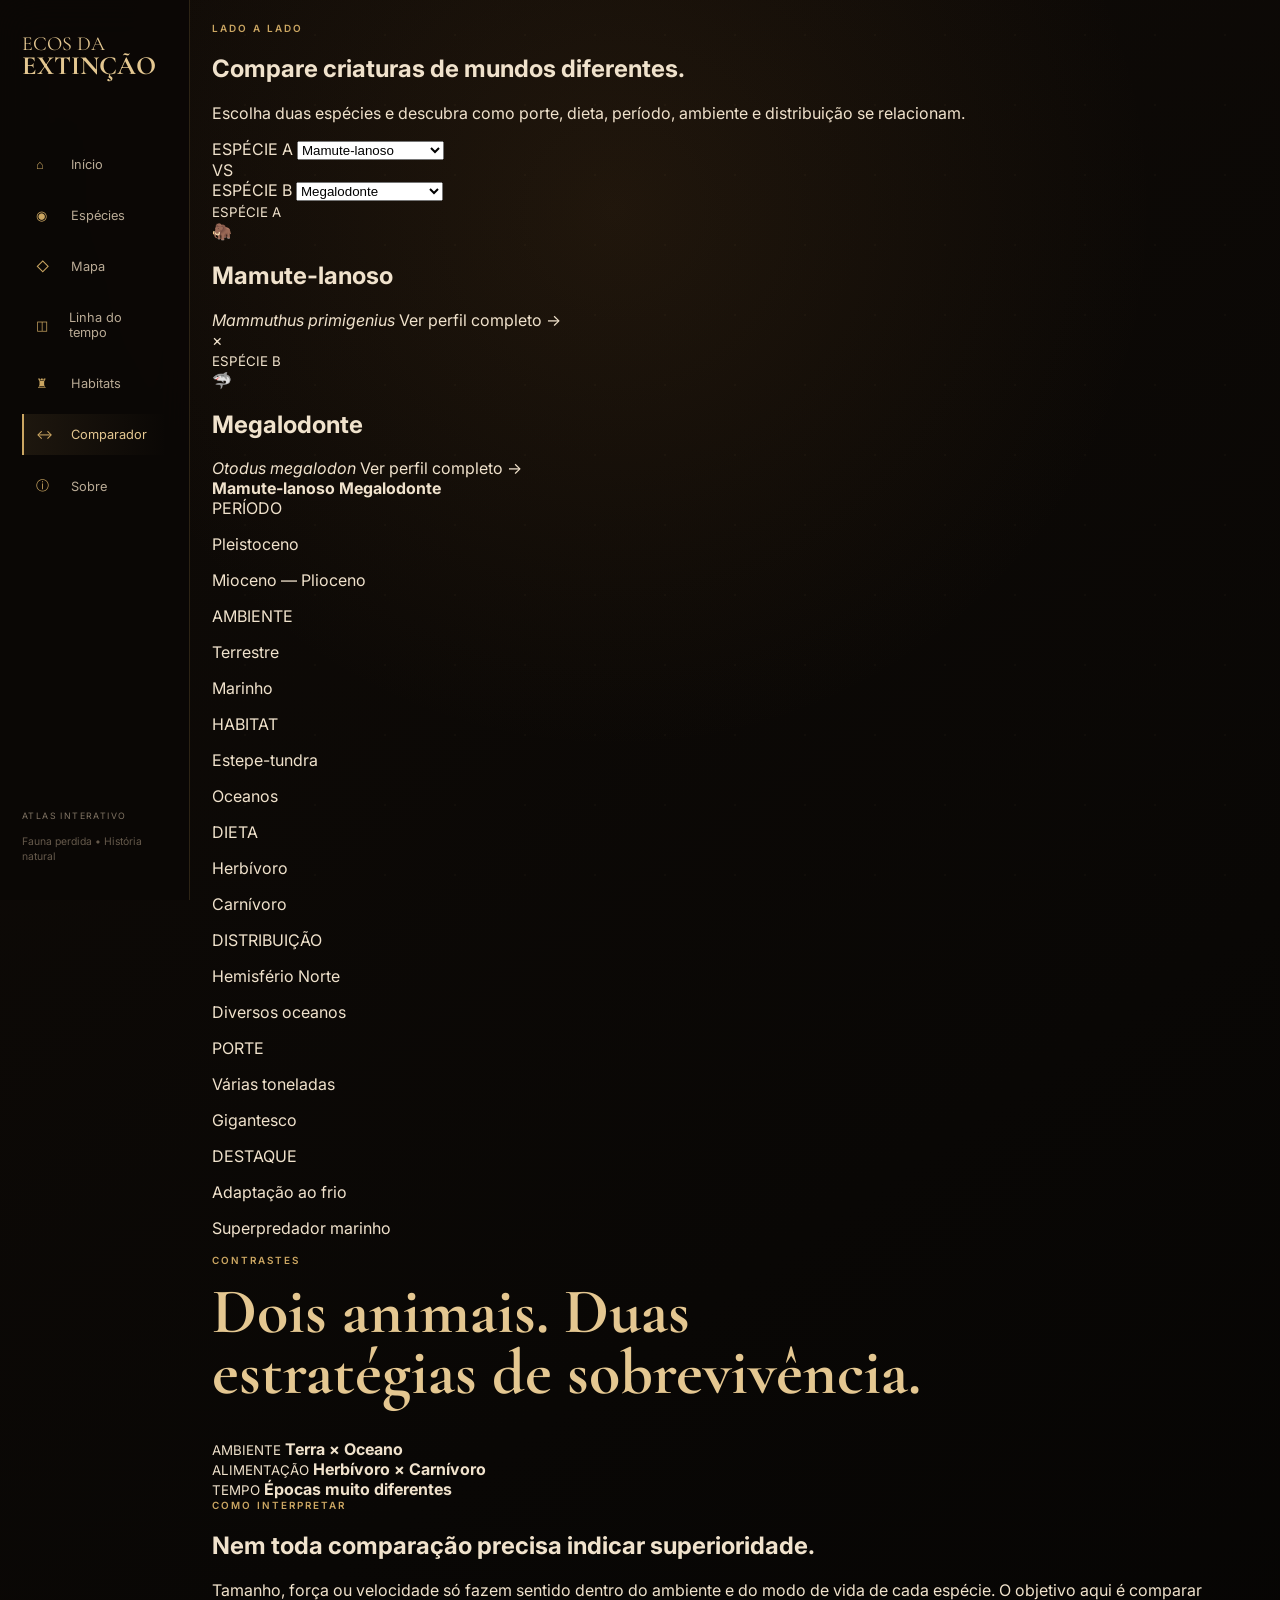
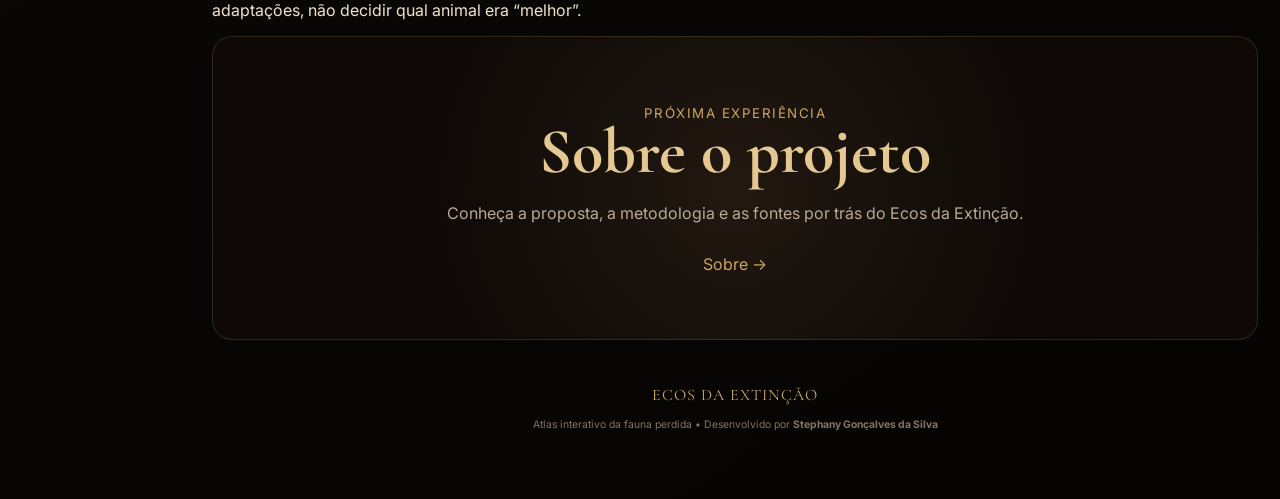
==== pages/comparador.html @ 534f9ad2 "Create interactive species comparator" ====
<!DOCTYPE html>
<html lang="pt-BR">

<head>
    <meta charset="UTF-8">

    <meta
        name="viewport"
        content="width=device-width, initial-scale=1.0"
    >

    <title>
        Comparador | Ecos da Extinção
    </title>

    <link
        rel="stylesheet"
        href="../css/style.css"
    >
</head>

<body>

    <div class="app-shell">


        <!-- SIDEBAR -->

        <aside class="sidebar">

            <div>

                <a
                    href="../index.html"
                    class="logo"
                >
                    <span>ECOS DA</span>
                    <strong>EXTINÇÃO</strong>
                </a>

                <nav class="sidebar-nav">

                    <a href="../index.html">
                        <span>⌂</span>
                        Início
                    </a>

                    <a href="especies.html">
                        <span>◉</span>
                        Espécies
                    </a>

                    <a href="mapa.html">
                        <span>◇</span>
                        Mapa
                    </a>

                    <a href="linha-do-tempo.html">
                        <span>◫</span>
                        Linha do tempo
                    </a>

                    <a href="habitats.html">
                        <span>♜</span>
                        Habitats
                    </a>

                    <a
                        href="comparador.html"
                        class="active"
                    >
                        <span>↔</span>
                        Comparador
                    </a>

                    <a href="#">
                        <span>ⓘ</span>
                        Sobre
                    </a>

                </nav>

            </div>


            <div class="sidebar-footer">

                <small>
                    ATLAS INTERATIVO
                </small>

                <p>
                    Fauna perdida • História natural
                </p>

            </div>

        </aside>


        <!-- MAIN -->

        <main class="main-content">


            <!-- HERO -->

            <section class="compare-hero">

                <p class="eyebrow">
                    LADO A LADO
                </p>

                <h1>
                    Compare criaturas
                    de mundos diferentes.
                </h1>

                <p>
                    Escolha duas espécies e descubra
                    como porte, dieta, período, ambiente
                    e distribuição se relacionam.
                </p>

            </section>


            <!-- SELECTORS -->

            <section class="compare-controls">

                <div class="compare-select-group">

                    <label for="speciesA">
                        ESPÉCIE A
                    </label>

                    <select id="speciesA">

                        <option value="mamute">
                            Mamute-lanoso
                        </option>

                        <option value="smilodon">
                            Tigre-dente-de-sabre
                        </option>

                        <option value="preguica">
                            Preguiça-gigante
                        </option>

                        <option value="megalodonte">
                            Megalodonte
                        </option>

                        <option value="dodo">
                            Dodô
                        </option>

                        <option value="tilacino">
                            Tilacino
                        </option>

                        <option value="gliptodonte">
                            Gliptodonte
                        </option>

                    </select>

                </div>


                <div class="compare-versus">
                    VS
                </div>


                <div class="compare-select-group">

                    <label for="speciesB">
                        ESPÉCIE B
                    </label>

                    <select id="speciesB">

                        <option value="megalodonte">
                            Megalodonte
                        </option>

                        <option value="mamute">
                            Mamute-lanoso
                        </option>

                        <option value="smilodon">
                            Tigre-dente-de-sabre
                        </option>

                        <option value="preguica">
                            Preguiça-gigante
                        </option>

                        <option value="dodo">
                            Dodô
                        </option>

                        <option value="tilacino">
                            Tilacino
                        </option>

                        <option value="gliptodonte">
                            Gliptodonte
                        </option>

                    </select>

                </div>

            </section>


            <!-- MAIN COMPARISON -->

            <section class="compare-stage">

                <article
                    class="compare-animal-card"
                    id="compareCardA"
                >

                    <small class="compare-label">
                        ESPÉCIE A
                    </small>

                    <div
                        class="compare-visual"
                        id="visualA"
                    >
                        🦣
                    </div>

                    <h2 id="nameA">
                        Mamute-lanoso
                    </h2>

                    <em id="scientificA">
                        Mammuthus primigenius
                    </em>

                    <a
                        href="mamute.html"
                        id="profileA"
                    >
                        Ver perfil completo →
                    </a>

                </article>


                <div class="compare-center">

                    <span>
                        ×
                    </span>

                </div>


                <article
                    class="compare-animal-card"
                    id="compareCardB"
                >

                    <small class="compare-label">
                        ESPÉCIE B
                    </small>

                    <div
                        class="compare-visual"
                        id="visualB"
                    >
                        🦈
                    </div>

                    <h2 id="nameB">
                        Megalodonte
                    </h2>

                    <em id="scientificB">
                        Otodus megalodon
                    </em>

                    <a
                        href="mega.html"
                        id="profileB"
                    >
                        Ver perfil completo →
                    </a>

                </article>

            </section>


            <!-- QUICK FACTS -->

            <section class="comparison-data">

                <div class="comparison-data-header">

                    <span></span>

                    <strong id="headerA">
                        Mamute-lanoso
                    </strong>

                    <strong id="headerB">
                        Megalodonte
                    </strong>

                </div>


                <div class="comparison-data-row">

                    <span>
                        PERÍODO
                    </span>

                    <p id="periodA">
                        Pleistoceno
                    </p>

                    <p id="periodB">
                        Mioceno — Plioceno
                    </p>

                </div>


                <div class="comparison-data-row">

                    <span>
                        AMBIENTE
                    </span>

                    <p id="environmentA">
                        Terrestre
                    </p>

                    <p id="environmentB">
                        Marinho
                    </p>

                </div>


                <div class="comparison-data-row">

                    <span>
                        HABITAT
                    </span>

                    <p id="habitatA">
                        Estepe-tundra
                    </p>

                    <p id="habitatB">
                        Oceanos
                    </p>

                </div>


                <div class="comparison-data-row">

                    <span>
                        DIETA
                    </span>

                    <p id="dietA">
                        Herbívoro
                    </p>

                    <p id="dietB">
                        Carnívoro
                    </p>

                </div>


                <div class="comparison-data-row">

                    <span>
                        DISTRIBUIÇÃO
                    </span>

                    <p id="distributionA">
                        Hemisfério Norte
                    </p>

                    <p id="distributionB">
                        Diversos oceanos
                    </p>

                </div>


                <div class="comparison-data-row">

                    <span>
                        PORTE
                    </span>

                    <p id="sizeA">
                        Várias toneladas
                    </p>

                    <p id="sizeB">
                        Gigantesco
                    </p>

                </div>


                <div class="comparison-data-row">

                    <span>
                        DESTAQUE
                    </span>

                    <p id="featureA">
                        Adaptação ao frio
                    </p>

                    <p id="featureB">
                        Superpredador marinho
                    </p>

                </div>

            </section>


            <!-- DIFFERENCES -->

            <section class="compare-summary">

                <div class="section-heading">

                    <p class="eyebrow">
                        CONTRASTES
                    </p>

                    <h2>
                        Dois animais.
                        Duas estratégias de sobrevivência.
                    </h2>

                </div>


                <div class="compare-summary-grid">

                    <article>

                        <small>
                            AMBIENTE
                        </small>

                        <strong id="summaryEnvironment">
                            Terra × Oceano
                        </strong>

                    </article>


                    <article>

                        <small>
                            ALIMENTAÇÃO
                        </small>

                        <strong id="summaryDiet">
                            Herbívoro × Carnívoro
                        </strong>

                    </article>


                    <article>

                        <small>
                            TEMPO
                        </small>

                        <strong id="summaryTime">
                            Épocas muito diferentes
                        </strong>

                    </article>

                </div>

            </section>


            <!-- NOTE -->

            <section class="compare-note">

                <p class="eyebrow">
                    COMO INTERPRETAR
                </p>

                <h2>
                    Nem toda comparação
                    precisa indicar superioridade.
                </h2>

                <p>
                    Tamanho, força ou velocidade
                    só fazem sentido dentro do ambiente
                    e do modo de vida de cada espécie.
                    O objetivo aqui é comparar adaptações,
                    não decidir qual animal era “melhor”.
                </p>

            </section>


            <!-- NEXT -->

            <section class="next-species">

                <small>
                    PRÓXIMA EXPERIÊNCIA
                </small>

                <h2>
                    Sobre o projeto
                </h2>

                <p>
                    Conheça a proposta,
                    a metodologia e as fontes
                    por trás do Ecos da Extinção.
                </p>

                <a href="#">
                    Sobre →
                </a>

            </section>


            <footer>

                <p>
                    ECOS DA EXTINÇÃO
                </p>

                <small>
                    Atlas interativo da fauna perdida
                    • Desenvolvido por
                    <strong>
                        Stephany Gonçalves da Silva
                    </strong>
                </small>

            </footer>

        </main>

    </div>


    <script src="../js/comparador.js"></script>

</body>

</html>
---- css/style.css ----
@import url('https://fonts.googleapis.com/css2?family=Cormorant+Garamond:wght@500;600;700&family=Inter:wght@400;500;600&display=swap');


:root {

    --bg: #0b0806;

    --surface: #15100c;

    --surface-soft:
        rgba(28, 20, 14, 0.88);

    --surface-light:
        rgba(46, 32, 20, 0.55);

    --border:
        rgba(205, 165, 96, 0.18);

    --gold:
        #cba662;

    --gold-light:
        #e4c791;

    --bone:
        #f0e2cc;

    --muted:
        #b9aa95;

    --dark-muted:
        #817464;

    --title:
        "Cormorant Garamond",
        serif;

    --body:
        "Inter",
        sans-serif;
}


* {
    box-sizing: border-box;
}


html {
    scroll-behavior: smooth;
}


body {
    margin: 0;

    min-height: 100vh;

    background:
        radial-gradient(
            circle at 48% 10%,
            rgba(160, 109, 50, .13),
            transparent 27%
        ),
        linear-gradient(
            145deg,
            #100b07,
            #090705 60%,
            #050403
        );

    color:
        var(--bone);

    font-family:
        var(--body);
}


body::before {
    content: "";

    position: fixed;
    inset: 0;

    pointer-events: none;

    opacity: .11;

    background-image:
        radial-gradient(
            circle,
            rgba(224, 199, 145, .28) 1px,
            transparent 1px
        );

    background-size:
        70px 70px;
}


a {
    color: inherit;

    text-decoration: none;
}



/* =========================================
   APP
========================================= */

.app-shell {
    display: grid;

    grid-template-columns:
        190px minmax(0, 1fr);

    min-height: 100vh;
}



/* =========================================
   SIDEBAR
========================================= */

.sidebar {
    position: sticky;

    top: 0;

    height: 100vh;

    display: flex;

    flex-direction: column;

    justify-content: space-between;

    padding:
        35px 22px;

    background:
        rgba(11, 8, 6, .94);

    border-right:
        1px solid
        var(--border);

    backdrop-filter:
        blur(18px);

    z-index: 10;
}


.logo {
    display: block;

    margin-bottom: 65px;

    font-family:
        var(--title);

    color:
        var(--gold-light);

    line-height: .95;
}


.logo span,
.logo strong {
    display: block;
}


.logo span {
    font-size: 1.25rem;
}


.logo strong {
    font-size: 1.65rem;
}


.sidebar-nav {
    display: grid;

    gap: 10px;
}


.sidebar-nav a {
    display: flex;

    align-items: center;

    gap: 13px;

    padding:
        13px 12px;

    border-left:
        2px solid transparent;

    color:
        var(--muted);

    font-size: .80rem;

    transition:
        .2s ease;
}


.sidebar-nav a span {
    width: 22px;

    color:
        var(--gold);
}


.sidebar-nav a:hover,
.sidebar-nav a.active {
    color:
        var(--gold-light);

    background:
        linear-gradient(
            90deg,
            rgba(201, 161, 93, .10),
            transparent
        );

    border-left-color:
        var(--gold);
}


.sidebar-footer small {
    color:
        var(--dark-muted);

    font-size: .55rem;

    letter-spacing: 1.4px;
}


.sidebar-footer p {
    margin-bottom: 0;

    color:
        #65594b;

    font-size: .65rem;

    line-height: 1.5;
}



/* =========================================
   MAIN
========================================= */

.main-content {
    min-width: 0;

    padding:
        22px;
}



/* =========================================
   HERO
========================================= */

.species-feature {
    position: relative;

    display: grid;

    grid-template-columns:
        minmax(260px, .70fr)
        minmax(400px, 1.2fr)
        minmax(320px, .85fr);

    min-height: 680px;

    overflow: hidden;

    border-radius: 24px;

    background:
        linear-gradient(
            110deg,
            rgba(30, 20, 13, .94),
            rgba(14, 10, 7, .88) 56%,
            rgba(13, 9, 6, .97)
        );

    border:
        1px solid
        var(--border);

    box-shadow:
        0 28px 80px
        rgba(0,0,0,.38);
}



/* =========================================
   INTRO
========================================= */

.species-intro {
    position: relative;

    z-index: 3;

    display: flex;

    flex-direction: column;

    justify-content: center;

    padding:
        58px 20px 58px 52px;
}


.eyebrow,
.panel-title {
    margin:
        0 0 16px;

    color:
        var(--gold);

    font-size:
        .62rem;

    font-weight:
        600;

    letter-spacing:
        2px;
}


.species-intro h1 {
    margin: 0;

    font-family:
        var(--title);

    color:
        var(--gold-light);

    font-size:
        clamp(3.5rem, 6vw, 6.4rem);

    line-height:
        .78;

    font-weight:
        600;
}


.scientific-name {
    margin:
        25px 0 20px;

    color:
        #dac7aa;

    font-family:
        var(--title);

    font-size:
        1.35rem;

    font-style:
        italic;
}


.species-description {
    max-width:
        360px;

    color:
        var(--muted);

    font-size:
        .84rem;

    line-height:
        1.75;
}


.primary-button {
    display: flex;

    align-items: center;

    justify-content: space-between;

    width:
        180px;

    margin-top:
        22px;

    padding:
        13px 16px;

    border:
        1px solid
        rgba(203, 166, 98, .55);

    border-radius:
        10px;

    color:
        var(--gold-light);

    font-size:
        .72rem;

    transition:
        .2s ease;
}


.primary-button:hover {
    background:
        rgba(203, 166, 98, .08);

    transform:
        translateY(-2px);
}



/* =========================================
   ANIMAL STAGE
========================================= */

.animal-stage {
    position: relative;

    display: flex;

    align-items: center;

    justify-content: center;

    min-height: 680px;

    overflow: hidden;
}


.stage-light {
    position: absolute;

    top: -70px;

    left: 50%;

    width: 320px;

    height: 640px;

    transform:
        translateX(-50%);

    background:
        linear-gradient(
            180deg,
            rgba(231, 198, 135, .15),
            rgba(203, 166, 98, .03) 60%,
            transparent
        );

    clip-path:
        polygon(
            41% 0,
            59% 0,
            100% 100%,
            0 100%
        );

    filter:
        blur(16px);
}


.animal-placeholder {
    position: relative;

    z-index: 2;

    display: flex;

    flex-direction: column;

    align-items: center;

    justify-content: center;

    width: 430px;
    height: 440px;

    transform:
        translateY(-30px);

    filter:
        drop-shadow(
            0 30px 25px
            rgba(0,0,0,.65)
        );
}


.animal-placeholder span {
    font-size:
        clamp(10rem, 22vw, 20rem);

    line-height:
        1;
}


.animal-placeholder small {
    margin-top:
        -15px;

    color:
        #6e5b43;

    font-size:
        .55rem;

    letter-spacing:
        2px;
}


.stage-base {
    position: absolute;

    left: 50%;

    bottom: 65px;

    width: 440px;
    height: 70px;

    transform:
        translateX(-50%);

    border-radius:
        50%;

    background:
        linear-gradient(
            180deg,
            #34271d,
            #120e0a
        );

    box-shadow:
        inset 0 4px 8px
        rgba(235,196,126,.08),
        0 30px 40px
        rgba(0,0,0,.55);
}


.stage-base div {
    position: absolute;

    inset:
        7px 18px 25px;

    border-radius:
        50%;

    border:
        1px solid
        rgba(198,155,88,.18);
}


.stage-pagination {
    position: absolute;

    bottom: 28px;

    display: flex;

    gap: 9px;
}


.stage-pagination span {
    width: 7px;
    height: 7px;

    border-radius: 50%;

    background:
        #5d5142;
}


.stage-pagination span.selected {
    background:
        var(--gold);
}



/* =========================================
   SPECIES INFO
========================================= */

.species-info {
    position: relative;

    z-index: 3;

    margin:
        20px;

    padding:
        27px;

    border-radius:
        18px;

    align-self:
        stretch;

    background:
        rgba(13, 10, 7, .78);

    border:
        1px solid
        rgba(203,166,98,.20);

    backdrop-filter:
        blur(15px);
}


.species-facts {
    display:
        grid;

    gap:
        17px;
}


.species-facts article {
    display:
        grid;

    grid-template-columns:
        32px 1fr;

    gap:
        10px;
}


.fact-icon {
    color:
        var(--gold);

    font-size:
        1rem;
}


.species-facts small,
.extinction-note small {
    display: block;

    margin-bottom:
        4px;

    color:
        var(--gold);

    font-size:
        .55rem;

    letter-spacing:
        1.2px;
}


.species-facts strong {
    display: block;

    margin-bottom:
        3px;

    color:
        var(--bone);

    font-size:
        .78rem;

    font-weight:
        500;
}


.species-facts p,
.extinction-note p {
    margin:
        0;

    color:
        var(--muted);

    font-size:
        .66rem;

    line-height:
        1.45;
}


.extinction-note {
    margin-top:
        25px;

    padding:
        18px;

    border-radius:
        12px;

    background:
        rgba(203,166,98,.045);

    border:
        1px solid
        rgba(203,166,98,.09);
}



/* =========================================
   SECONDARY GRID
========================================= */

.secondary-grid {
    display: grid;

    grid-template-columns:
        repeat(3, minmax(0,1fr));

    gap:
        14px;

    margin-top:
        14px;
}


.info-panel {
    min-height:
        210px;

    padding:
        25px;

    border-radius:
        18px;

    background:
        linear-gradient(
            145deg,
            rgba(25,18,13,.88),
            rgba(14,10,7,.92)
        );

    border:
        1px solid
        var(--border);
}


.info-panel h2 {
    margin:
        0 0 13px;

    font-family:
        var(--title);

    color:
        var(--gold-light);

    font-size:
        1.65rem;
}


.info-panel > p:not(.panel-title) {
    color:
        var(--muted);

    font-size:
        .76rem;

    line-height:
        1.7;
}


.mini-map {
    display: grid;

    gap:
        7px;
}


.mini-map span {
    padding:
        10px;

    border-radius:
        8px;

    background:
        rgba(203,166,98,.05);

    color:
        #a99271;

    font-size:
        .64rem;
}


.comparison-silhouettes {
    display: flex;

    align-items: flex-end;

    gap:
        35px;

    padding-top:
        20px;
}


.comparison-silhouettes div {
    display: flex;

    flex-direction: column;

    align-items: center;

    font-size:
        3rem;
}


.comparison-silhouettes small {
    margin-top:
        8px;

    color:
        var(--muted);

    font-size:
        .58rem;
}



/* =========================================
   STATS
========================================= */

.museum-stats {
    display: grid;

    grid-template-columns:
        repeat(4, minmax(0,1fr));

    gap:
        0;

    margin-top:
        14px;

    border-radius:
        18px;

    overflow: hidden;

    background:
        rgba(17, 12, 9, .90);

    border:
        1px solid
        var(--border);
}


.museum-stats article {
    display:
        flex;

    align-items:
        center;

    justify-content:
        center;

    gap:
        15px;

    min-height:
        100px;

    border-right:
        1px solid
        var(--border);
}


.museum-stats article:last-child {
    border-right:
        none;
}


.museum-stats article > span {
    color:
        var(--gold);

    font-size:
        1.7rem;
}


.museum-stats strong {
    display:
        block;

    font-family:
        var(--title);

    color:
        var(--gold-light);

    font-size:
        1.7rem;
}


.museum-stats small {
    color:
        var(--muted);

    font-size:
        .60rem;
}



/* =========================================
   GALLERY
========================================= */

.species-gallery {
    margin-top:
        14px;

    padding:
        26px;

    border-radius:
        18px;

    background:
        rgba(14, 10, 7, .90);

    border:
        1px solid
        var(--border);
}


.gallery-heading {
    display: flex;

    align-items: flex-end;

    justify-content: space-between;

    margin-bottom:
        20px;
}


.gallery-heading h2 {
    margin:
        0;

    font-family:
        var(--title);

    font-size:
        2rem;

    color:
        var(--bone);
}


.gallery-heading a {
    color:
        var(--gold);

    font-size:
        .70rem;
}


.species-grid {
    display: grid;

    grid-template-columns:
        repeat(7, minmax(135px,1fr));

    gap:
        10px;

    overflow-x:
        auto;

    padding-bottom:
        6px;
}


.species-card {
    min-width:
        135px;

    padding:
        10px;

    border-radius:
        12px;

    background:
        rgba(35,25,18,.65);

    border:
        1px solid
        rgba(203,166,98,.09);

    transition:
        .2s ease;
}


.species-card:hover,
.species-card.active-card {
    border-color:
        rgba(203,166,98,.65);

    transform:
        translateY(-3px);
}


.species-card-image {
    display: flex;

    align-items: center;

    justify-content: center;

    height:
        120px;

    margin-bottom:
        12px;

    border-radius:
        8px;

    background:
        linear-gradient(
            145deg,
            #33241a,
            #18100b
        );

    font-size:
        4.6rem;
}


.species-card strong {
    display:
        block;

    margin-bottom:
        4px;

    color:
        var(--bone);

    font-size:
        .68rem;
}


.species-card small {
    color:
        var(--dark-muted);

    font-family:
        var(--title);

    font-size:
        .58rem;

    font-style:
        italic;
}



/* =========================================
   FOOTER
========================================= */

footer {
    padding:
        45px 20px;

    text-align:
        center;

    color:
        var(--dark-muted);
}


footer p {
    margin:
        0 0 7px;

    color:
        var(--gold);

    font-family:
        var(--title);

    letter-spacing:
        1px;
}


footer small {
    font-size:
        .65rem;
}



/* =========================================
   RESPONSIVE
========================================= */

@media (max-width: 1200px) {

    .species-feature {
        grid-template-columns:
            minmax(260px,.8fr)
            minmax(380px,1.2fr);
    }


    .species-info {
        grid-column:
            1 / -1;

        margin-top:
            0;
    }


    .species-facts {
        grid-template-columns:
            repeat(3,1fr);
    }

}


@media (max-width: 850px) {

    .app-shell {
        grid-template-columns:
            1fr;
    }


    .sidebar {
        position: relative;

        height: auto;

        padding:
            20px;
    }


    .logo {
        margin-bottom:
            20px;
    }


    .sidebar-nav {
        display: flex;

        overflow-x:
            auto;
    }


    .sidebar-nav a {
        min-width:
            max-content;

        border-left:
            none;

        border-bottom:
            2px solid transparent;
    }


    .sidebar-nav a.active {
        border-bottom-color:
            var(--gold);
    }


    .sidebar-footer {
        display: none;
    }


    .species-feature {
        grid-template-columns:
            1fr;
    }


    .species-intro {
        padding:
            45px 30px 0;
    }


    .animal-stage {
        min-height:
            480px;
    }


    .species-info {
        margin:
            15px;
    }


    .secondary-grid {
        grid-template-columns:
            1fr;
    }


    .museum-stats {
        grid-template-columns:
            repeat(2,1fr);
    }


    .museum-stats article:nth-child(2) {
        border-right:
            none;
    }

}


@media (max-width: 520px) {

    .main-content {
        padding:
            10px;
    }


    .species-facts {
        grid-template-columns:
            1fr;
    }


    .museum-stats {
        grid-template-columns:
            1fr;
    }


    .museum-stats article {
        border-right:
            none;

        border-bottom:
            1px solid
            var(--border);
    }


    .animal-placeholder span {
        font-size:
            10rem;
    }

}
/* =========================================
   SPECIES CATALOG
========================================= */

.catalog-hero {
    padding:
        60px 45px;

    margin-bottom:
        18px;

    border-radius:
        22px;

    background:
        linear-gradient(
            135deg,
            rgba(42, 29, 19, .86),
            rgba(15, 10, 7, .94)
        );

    border:
        1px solid
        var(--border);
}


.catalog-hero h1 {
    max-width:
        850px;

    margin:
        0;

    font-family:
        var(--title);

    color:
        var(--gold-light);

    font-size:
        clamp(
            2.8rem,
            6vw,
            5.4rem
        );

    line-height:
        .95;
}


.catalog-hero > p:last-child {
    max-width:
        650px;

    margin-top:
        22px;

    color:
        var(--muted);

    line-height:
        1.7;
}


/* FILTERS */

.catalog-filters {
    display:
        grid;

    grid-template-columns:
        2fr 1fr 1fr;

    gap:
        12px;

    padding:
        20px;

    border-radius:
        16px;

    background:
        rgba(19, 13, 9, .90);

    border:
        1px solid
        var(--border);
}


.filter-group {
    display:
        grid;

    gap:
        7px;
}


.filter-group label {
    color:
        var(--gold);

    font-size:
        .58rem;

    letter-spacing:
        1.2px;
}


.filter-group input,
.filter-group select {
    width:
        100%;

    padding:
        12px 13px;

    border-radius:
        9px;

    border:
        1px solid
        rgba(203,166,98,.16);

    outline:
        none;

    background:
        #0d0907;

    color:
        var(--bone);

    font-family:
        var(--body);
}


.filter-group input:focus,
.filter-group select:focus {
    border-color:
        rgba(203,166,98,.55);
}


/* SUMMARY */

.catalog-summary {
    padding:
        18px 4px;

    color:
        var(--muted);

    font-size:
        .70rem;
}


/* CARDS */

.catalog-grid {
    display:
        grid;

    grid-template-columns:
        repeat(
            3,
            minmax(0, 1fr)
        );

    gap:
        16px;
}


.catalog-card {
    padding:
        15px;

    border-radius:
        18px;

    background:
        linear-gradient(
            145deg,
            rgba(28, 20, 14, .90),
            rgba(13, 9, 7, .94)
        );

    border:
        1px solid
        rgba(203,166,98,.12);

    transition:
        transform .25s ease,
        border-color .25s ease;
}


.catalog-card:hover {
    transform:
        translateY(-5px);

    border-color:
        rgba(203,166,98,.45);
}


.catalog-image {
    display:
        flex;

    align-items:
        center;

    justify-content:
        center;

    height:
        260px;

    border-radius:
        12px;

    background:
        radial-gradient(
            circle,
            rgba(202,158,88,.18),
            transparent 50%
        ),
        linear-gradient(
            145deg,
            #342419,
            #140e09
        );

    font-size:
        8rem;
}


.catalog-period {
    margin:
        20px 0 7px;

    color:
        var(--gold);

    font-size:
        .58rem;

    letter-spacing:
        1.5px;
}


.catalog-card h2 {
    margin:
        0;

    font-family:
        var(--title);

    color:
        var(--bone);

    font-size:
        1.9rem;
}


.catalog-scientific {
    margin:
        5px 0 16px;

    color:
        #9d8970;

    font-family:
        var(--title);

    font-style:
        italic;
}


.catalog-tags {
    display:
        flex;

    flex-wrap:
        wrap;

    gap:
        7px;
}


.catalog-tags span {
    padding:
        6px 9px;

    border-radius:
        999px;

    background:
        rgba(203,166,98,.07);

    border:
        1px solid
        rgba(203,166,98,.11);

    color:
        #c2aa87;

    font-size:
        .58rem;
}


.catalog-description {
    min-height:
        78px;

    margin:
        18px 0;

    color:
        var(--muted);

    font-size:
        .74rem;

    line-height:
        1.7;
}


.catalog-card > a {
    color:
        var(--gold);

    font-size:
        .70rem;
}


/* RESPONSIVE */

@media (max-width: 1100px) {

    .catalog-grid {
        grid-template-columns:
            repeat(2,1fr);
    }

}


@media (max-width: 700px) {

    .catalog-filters {
        grid-template-columns:
            1fr;
    }


    .catalog-grid {
        grid-template-columns:
            1fr;
    }


    .catalog-hero {
        padding:
            40px 25px;
    }

}
/* =========================================
   EXPANDED SPECIES INFORMATION
========================================= */

.catalog-details {
    display: grid;

    grid-template-columns:
        repeat(2, minmax(0, 1fr));

    gap: 9px;

    margin:
        18px 0;
}


.catalog-details div {
    min-height: 76px;

    padding: 11px;

    border-radius: 9px;

    background:
        rgba(203, 166, 98, .045);

    border:
        1px solid
        rgba(203, 166, 98, .08);
}


.catalog-details small {
    display: block;

    margin-bottom: 6px;

    color:
        var(--gold);

    font-size:
        .50rem;

    letter-spacing:
        1px;
}


.catalog-details strong {
    display: block;

    color:
        var(--bone);

    font-size:
        .62rem;

    font-weight:
        500;

    line-height:
        1.5;
}


.catalog-feature {
    margin:
        15px 0;

    padding:
        13px;

    border-radius:
        9px;

    background:
        rgba(255, 255, 255, .018);

    border:
        1px solid
        rgba(255, 255, 255, .04);
}


.catalog-feature small {
    display: block;

    margin-bottom:
        7px;

    color:
        #c7af89;

    font-size:
        .51rem;

    letter-spacing:
        1px;
}


.catalog-feature p {
    margin: 0;

    color:
        var(--muted);

    font-size:
        .66rem;

    line-height:
        1.6;
}


.catalog-highlight {
    margin:
        15px 0 20px;

    padding:
        14px;

    border-left:
        2px solid
        var(--gold);

    background:
        rgba(203, 166, 98, .035);
}


.catalog-highlight small {
    display: block;

    margin-bottom:
        7px;

    color:
        var(--gold);

    font-size:
        .51rem;

    letter-spacing:
        1px;
}


.catalog-highlight p {
    margin: 0;

    color:
        var(--muted);

    font-size:
        .66rem;

    line-height:
        1.6;
}


.catalog-card > a {
    display: inline-flex;

    align-items: center;

    min-height: 34px;

    color:
        var(--gold);

    font-size:
        .70rem;

    transition:
        transform .2s ease,
        color .2s ease;
}


.catalog-card > a:hover {
    color:
        var(--gold-light);

    transform:
        translateX(4px);
}


@media (max-width: 500px) {

    .catalog-details {
        grid-template-columns:
            1fr;
    }

}
/* =========================================
   INDIVIDUAL SPECIES PROFILE
========================================= */

.species-back {
    margin-bottom: 14px;
}

.species-back a {
    color: var(--gold);
    font-size: .7rem;
}


/* HERO */

.animal-profile-hero {
    display: grid;

    grid-template-columns:
        minmax(280px, .85fr)
        minmax(400px, 1.2fr)
        minmax(280px, .75fr);

    min-height: 680px;

    overflow: hidden;

    border-radius: 24px;

    background:
        linear-gradient(
            110deg,
            rgba(34, 23, 15, .96),
            rgba(13, 9, 6, .91) 60%,
            rgba(10, 7, 5, .98)
        );

    border:
        1px solid var(--border);
}


.animal-profile-text {
    display: flex;
    flex-direction: column;
    justify-content: center;

    padding: 50px;
}


.animal-profile-text h1 {
    margin: 0;

    font-family: var(--title);

    color: var(--gold-light);

    font-size:
        clamp(4rem, 6vw, 7rem);

    line-height: .78;

    font-weight: 600;
}


.animal-latin {
    margin: 25px 0 18px;

    font-family: var(--title);

    color: #d5bea0;

    font-size: 1.35rem;

    font-style: italic;
}


.animal-introduction {
    max-width: 430px;

    color: var(--muted);

    line-height: 1.75;

    font-size: .78rem;
}


.animal-quick-tags {
    display: flex;
    flex-wrap: wrap;

    gap: 7px;

    margin-top: 20px;
}


.animal-quick-tags span,
.environment-tags span {
    padding: 7px 10px;

    border-radius: 999px;

    border:
        1px solid
        rgba(203,166,98,.14);

    background:
        rgba(203,166,98,.05);

    color: #c7ae87;

    font-size: .58rem;
}


/* MODEL STAGE */

.animal-profile-stage {
    position: relative;

    min-height: 680px;

    display: flex;

    align-items: center;
    justify-content: center;

    overflow: hidden;
}


.profile-light {
    position: absolute;

    top: -80px;

    left: 50%;

    width: 400px;
    height: 650px;

    transform:
        translateX(-50%);

    background:
        linear-gradient(
            180deg,
            rgba(219,183,119,.18),
            rgba(219,183,119,.03),
            transparent
        );

    clip-path:
        polygon(
            38% 0,
            62% 0,
            100% 100%,
            0 100%
        );

    filter: blur(20px);
}


.profile-model-placeholder {
    position: relative;

    z-index: 2;

    display: flex;

    flex-direction: column;

    align-items: center;

    transform:
        translateY(-25px);

    filter:
        drop-shadow(
            0 30px 30px
            rgba(0,0,0,.65)
        );
}


.profile-model-placeholder span {
    font-size:
        clamp(12rem, 23vw, 21rem);
}


.profile-model-placeholder small {
    margin-top: -10px;

    color: #66533f;

    font-size: .5rem;

    letter-spacing: 2px;
}


.profile-platform {
    position: absolute;

    bottom: 72px;

    width: 460px;
    height: 75px;

    border-radius: 50%;

    background:
        linear-gradient(
            180deg,
            #33261d,
            #100c09
        );

    box-shadow:
        0 30px 50px
        rgba(0,0,0,.65),
        inset 0 3px 8px
        rgba(220,180,110,.08);
}


/* FACTS */

.animal-profile-facts {
    align-self: center;

    margin: 22px;

    padding: 27px;

    border-radius: 18px;

    background:
        rgba(13,9,6,.82);

    border:
        1px solid
        rgba(203,166,98,.18);
}


.profile-fact {
    padding: 14px 0;

    border-bottom:
        1px solid
        rgba(203,166,98,.08);
}


.profile-fact:last-child {
    border-bottom: none;
}


.profile-fact small {
    display: block;

    margin-bottom: 5px;

    color: var(--gold);

    font-size: .52rem;

    letter-spacing: 1.2px;
}


.profile-fact strong {
    color: var(--bone);

    font-size: .68rem;

    font-weight: 500;

    line-height: 1.5;
}


/* STORY */

.animal-story {
    display: grid;

    grid-template-columns:
        160px 1fr;

    gap: 30px;

    margin-top: 14px;

    padding: 65px;

    border-radius: 20px;

    background:
        rgba(17,12,9,.90);

    border:
        1px solid
        var(--border);
}


.animal-story-number {
    font-family: var(--title);

    color:
        rgba(203,166,98,.28);

    font-size: 6rem;
}


.animal-story-content {
    max-width: 760px;
}


.animal-story h2,
.section-heading h2,
.animal-environment h2,
.extinction-section h2,
.next-species h2 {
    margin: 0 0 20px;

    font-family: var(--title);

    color: var(--gold-light);

    font-size:
        clamp(2.5rem, 5vw, 4.7rem);

    line-height: .95;
}


.animal-story-content p:not(.eyebrow),
.section-heading > p:not(.eyebrow),
.animal-environment > p:not(.eyebrow),
.animal-map-section p {
    color: var(--muted);

    line-height: 1.8;

    font-size: .78rem;
}


/* GENERAL SECTION */

.animal-section {
    margin-top: 14px;

    padding: 55px;

    border-radius: 20px;

    background:
        rgba(16,11,8,.92);

    border:
        1px solid
        var(--border);
}


.section-heading {
    max-width: 720px;

    margin-bottom: 35px;
}


/* ADAPTATIONS */

.adaptation-grid {
    display: grid;

    grid-template-columns:
        repeat(4, 1fr);

    gap: 12px;
}


.adaptation-grid article,
.routine-grid article {
    padding: 24px;

    border-radius: 14px;

    background:
        linear-gradient(
            145deg,
            rgba(40,28,19,.66),
            rgba(17,12,8,.78)
        );

    border:
        1px solid
        rgba(203,166,98,.10);
}


.adaptation-number {
    color:
        rgba(203,166,98,.42);

    font-family: var(--title);

    font-size: 2rem;
}


.adaptation-grid h3,
.routine-grid h3,
.extinction-factors h3 {
    margin: 18px 0 10px;

    font-family: var(--title);

    color: var(--bone);

    font-size: 1.4rem;
}


.adaptation-grid p,
.routine-grid p,
.extinction-factors p {
    color: var(--muted);

    font-size: .7rem;

    line-height: 1.7;
}


/* HABITAT */

.animal-split-section {
    display: grid;

    grid-template-columns:
        1fr 1fr;

    gap: 15px;

    margin-top: 14px;
}


.animal-environment,
.environment-visual {
    min-height: 430px;

    padding: 50px;

    border-radius: 20px;

    border:
        1px solid
        var(--border);
}


.animal-environment {
    background:
        rgba(16,11,8,.92);
}


.environment-tags {
    display: flex;
    flex-wrap: wrap;

    gap: 8px;

    margin-top: 25px;
}


.environment-visual {
    display: flex;

    flex-direction: column;

    justify-content: flex-end;

    background:
        radial-gradient(
            circle at 50% 20%,
            rgba(214,178,113,.14),
            transparent 42%
        ),
        linear-gradient(
            160deg,
            #31251b,
            #100b08
        );
}


.environment-visual span,
.environment-visual small {
    color: var(--muted);

    font-size: .58rem;

    letter-spacing: 1.5px;
}


.environment-visual strong {
    margin: 8px 0;

    font-family: var(--title);

    color: var(--gold-light);

    font-size: 3rem;
}


/* ROUTINE */

.routine-grid {
    display: grid;

    grid-template-columns:
        repeat(3,1fr);

    gap: 12px;
}


.routine-grid small {
    color: var(--gold);

    font-size: .52rem;

    letter-spacing: 1.2px;
}


/* MAP */

.animal-map-section {
    display: grid;

    grid-template-columns:
        .8fr 1.2fr;

    gap: 35px;

    align-items: center;

    margin-top: 14px;

    padding: 55px;

    border-radius: 20px;

    background:
        rgba(15,10,7,.92);

    border:
        1px solid
        var(--border);
}


.animal-map-section h2 {
    font-family: var(--title);

    color: var(--gold-light);

    font-size: 3rem;
}


.profile-map-placeholder {
    display: grid;

    grid-template-columns:
        repeat(3,1fr);

    gap: 8px;

    min-height: 300px;

    padding: 25px;

    align-items: center;

    border-radius: 16px;

    background:
        radial-gradient(
            circle,
            rgba(203,166,98,.12),
            transparent 60%
        ),
        #0c0806;

    border:
        1px solid
        rgba(203,166,98,.10);
}


.profile-map-placeholder div {
    display: flex;

    justify-content: center;
    align-items: center;

    height: 110px;

    border-radius: 45%;

    background:
        rgba(203,166,98,.08);

    border:
        1px solid
        rgba(203,166,98,.12);
}


.profile-map-placeholder span {
    color: #b99a70;

    font-size: .54rem;
}


/* EXTINCTION */

.extinction-section {
    margin-top: 14px;

    padding: 60px;

    border-radius: 20px;

    background:
        linear-gradient(
            145deg,
            #23160f,
            #0e0906
        );

    border:
        1px solid
        rgba(203,166,98,.16);
}


.extinction-lead {
    max-width: 700px;

    color: var(--muted);

    line-height: 1.7;
}


.extinction-factors {
    display: grid;

    grid-template-columns:
        repeat(3,1fr);

    gap: 12px;

    margin-top: 35px;
}


.extinction-factors article {
    padding: 25px;

    border-radius: 14px;

    background:
        rgba(0,0,0,.20);

    border:
        1px solid
        rgba(203,166,98,.09);
}


.extinction-factors article > span {
    color:
        rgba(203,166,98,.42);

    font-family: var(--title);

    font-size: 2.5rem;
}


/* COMPARISON */

.animal-comparison {
    margin-top: 14px;

    padding: 55px;

    border-radius: 20px;

    background:
        rgba(15,10,7,.92);

    border:
        1px solid
        var(--border);
}


.comparison-table {
    display: grid;

    grid-template-columns:
        1fr 100px 1fr;

    align-items: center;

    max-width: 800px;

    margin: 30px auto;
}


.comparison-column {
    text-align: center;
}


.comparison-label {
    color: var(--gold);

    font-size: .55rem;

    letter-spacing: 1.5px;
}


.comparison-animal {
    font-size: 8rem;
}


.comparison-column h3 {
    margin-bottom: 5px;

    font-family: var(--title);

    color: var(--bone);

    font-size: 1.7rem;
}


.comparison-column > p:last-child {
    color: var(--muted);

    font-size: .7rem;
}


.comparison-vs {
    text-align: center;

    font-family: var(--title);

    color:
        rgba(203,166,98,.40);

    font-size: 3rem;
}


.comparison-note {
    max-width: 700px;

    margin: 0 auto;

    text-align: center;

    color: var(--muted);

    line-height: 1.7;

    font-size: .72rem;
}


/* NEXT */

.next-species {
    margin-top: 14px;

    padding: 65px;

    text-align: center;

    border-radius: 20px;

    background:
        radial-gradient(
            circle at center,
            rgba(203,166,98,.10),
            transparent 55%
        ),
        #0e0907;

    border:
        1px solid
        var(--border);
}


.next-species small {
    color: var(--gold);

    letter-spacing: 1.5px;
}


.next-species p {
    color: var(--muted);
}


.next-species a {
    display: inline-block;

    margin-top: 15px;

    color: var(--gold);
}


/* RESPONSIVE */

@media (max-width: 1150px) {

    .animal-profile-hero {
        grid-template-columns:
            1fr 1fr;
    }

    .animal-profile-facts {
        grid-column: 1 / -1;
    }

    .adaptation-grid {
        grid-template-columns:
            repeat(2,1fr);
    }

}


@media (max-width: 800px) {

    .animal-profile-hero,
    .animal-split-section,
    .animal-map-section {
        grid-template-columns:
            1fr;
    }

    .animal-profile-text {
        padding: 40px 30px 0;
    }

    .animal-profile-stage {
        min-height: 480px;
    }

    .animal-story {
        grid-template-columns:
            1fr;

        padding: 35px;
    }

    .adaptation-grid,
    .routine-grid,
    .extinction-factors {
        grid-template-columns:
            1fr;
    }

    .animal-section,
    .animal-environment,
    .environment-visual,
    .animal-map-section,
    .extinction-section,
    .animal-comparison,
    .next-species {
        padding: 35px 25px;
    }

    .comparison-table {
        grid-template-columns:
            1fr;
    }

    .comparison-vs {
        padding: 20px 0;
    }

    .profile-map-placeholder {
        grid-template-columns:
            1fr;
    }

}
/* =========================================
   MEGALODON PROFILE
========================================= */

.megalodon-hero {
    background:
        radial-gradient(
            circle at 58% 30%,
            rgba(37, 96, 106, .18),
            transparent 32%
        ),
        linear-gradient(
            110deg,
            #18130f 0%,
            #0b1518 52%,
            #071013 100%
        );
}


.megalodon-stage::before {
    content: "";

    position: absolute;
    inset: 0;

    pointer-events: none;

    background:
        linear-gradient(
            180deg,
            rgba(42, 121, 135, .08),
            transparent 45%
        );
}


.ocean-light {
    background:
        linear-gradient(
            180deg,
            rgba(91, 162, 166, .14),
            rgba(47, 112, 121, .04),
            transparent
        );
}


.ocean-platform {
    background:
        radial-gradient(
            ellipse,
            rgba(57, 111, 116, .25),
            rgba(7, 13, 14, .92) 65%
        );

    box-shadow:
        0 30px 60px
        rgba(0,0,0,.65);
}


.megalodon-environment {
    background:
        radial-gradient(
            circle at 50% 15%,
            rgba(58, 127, 138, .20),
            transparent 40%
        ),
        linear-gradient(
            180deg,
            #173039,
            #091317 65%,
            #05090b
        );
}


.megalodon-map {
    background:
        radial-gradient(
            circle,
            rgba(49, 122, 132, .16),
            transparent 60%
        ),
        #071013;
}


.megalodon-extinction {
    background:
        radial-gradient(
            circle at 70% 20%,
            rgba(45, 112, 122, .10),
            transparent 35%
        ),
        linear-gradient(
            145deg,
            #121b1d,
            #090807
        );
}
/* =========================================
   SMILODON PROFILE
========================================= */

.smilodon-hero {
    background:
        radial-gradient(
            circle at 58% 28%,
            rgba(163, 106, 50, .18),
            transparent 34%
        ),
        linear-gradient(
            110deg,
            #21160e 0%,
            #15100b 55%,
            #0c0906 100%
        );
}


.smilodon-stage::before {
    content: "";

    position: absolute;
    inset: 0;

    pointer-events: none;

    background:
        linear-gradient(
            180deg,
            rgba(157, 107, 55, .08),
            transparent 50%
        );
}


.smilodon-light {
    background:
        linear-gradient(
            180deg,
            rgba(221, 177, 105, .16),
            rgba(134, 85, 38, .04),
            transparent
        );
}


.smilodon-platform {
    background:
        radial-gradient(
            ellipse,
            rgba(151, 103, 53, .22),
            rgba(20, 14, 9, .95) 65%
        );
}


.smilodon-environment {
    background:
        radial-gradient(
            circle at 60% 18%,
            rgba(189, 130, 65, .18),
            transparent 40%
        ),
        linear-gradient(
            180deg,
            #352519,
            #18110c 65%,
            #0c0906
        );
}


.smilodon-map {
    background:
        radial-gradient(
            circle,
            rgba(171, 113, 53, .13),
            transparent 60%
        ),
        #100b07;
}


.smilodon-extinction {
    background:
        radial-gradient(
            circle at 75% 20%,
            rgba(150, 87, 38, .10),
            transparent 35%
        ),
        linear-gradient(
            145deg,
            #24160d,
            #0c0906
        );
}
/* =========================================
   GIANT GROUND SLOTH PROFILE
========================================= */

.sloth-hero {
    background:
        radial-gradient(
            circle at 58% 25%,
            rgba(113, 118, 63, .17),
            transparent 34%
        ),
        linear-gradient(
            110deg,
            #211b10 0%,
            #17170d 52%,
            #0c0b07 100%
        );
}


.sloth-light {
    background:
        linear-gradient(
            180deg,
            rgba(194, 180, 107, .15),
            rgba(103, 106, 56, .04),
            transparent
        );
}


.sloth-platform {
    background:
        radial-gradient(
            ellipse,
            rgba(113, 108, 57, .23),
            rgba(19, 17, 10, .95) 65%
        );
}


.temporary-animal-symbol {
    color:
        rgba(212, 189, 132, .75);

    text-shadow:
        0 20px 60px
        rgba(0,0,0,.7);
}


/* SCALE */

.scale-section {
    margin-top: 14px;

    padding: 55px;

    border-radius: 20px;

    background:
        rgba(16, 12, 8, .92);

    border:
        1px solid
        var(--border);
}


.scale-comparison {
    display: flex;

    align-items: flex-end;

    justify-content: center;

    gap: 80px;

    min-height: 390px;

    margin-top: 35px;

    padding: 40px;

    border-radius: 16px;

    background:
        radial-gradient(
            circle at center bottom,
            rgba(203,166,98,.08),
            transparent 55%
        ),
        #0c0906;
}


.scale-item {
    display: flex;

    flex-direction: column;

    align-items: center;

    justify-content: flex-end;

    text-align: center;
}


.scale-shape {
    color:
        var(--gold-light);

    font-family:
        var(--title);

    line-height: 1;
}


.giant-sloth .scale-shape {
    font-size: 13rem;
}


.human-scale .scale-shape {
    font-size: 6rem;
}


.modern-sloth .scale-shape {
    font-size: 2.5rem;
}


.scale-item strong {
    margin-top: 20px;

    color:
        var(--bone);

    font-family:
        var(--title);

    font-size: 1.25rem;
}


.scale-item small {
    margin-top: 5px;

    color:
        var(--muted);

    font-size: .58rem;
}


.sloth-environment {
    background:
        radial-gradient(
            circle at 55% 20%,
            rgba(129, 119, 61, .18),
            transparent 40%
        ),
        linear-gradient(
            180deg,
            #30301a,
            #17170d 65%,
            #0b0a06
        );
}


.sloth-map {
    background:
        radial-gradient(
            circle,
            rgba(121, 118, 64, .14),
            transparent 60%
        ),
        #0d0d07;
}


.sloth-extinction {
    background:
        radial-gradient(
            circle at 75% 20%,
            rgba(116, 103, 53, .10),
            transparent 35%
        ),
        linear-gradient(
            145deg,
            #201c0f,
            #0c0906
        );
}


.sloth-old {
    font-size: 9rem;
    color: var(--gold-light);
}


.sloth-modern {
    font-size: 3rem;
    color: var(--gold-light);
}


@media (max-width: 800px) {

    .scale-section {
        padding:
            35px 25px;
    }


    .scale-comparison {
        gap: 25px;

        padding:
            30px 10px;

        min-height:
            300px;
    }


    .giant-sloth .scale-shape {
        font-size:
            8rem;
    }


    .human-scale .scale-shape {
        font-size:
            4rem;
    }


    .modern-sloth .scale-shape {
        font-size:
            2rem;
    }

}
/* =========================================
   DODO PROFILE
========================================= */

.dodo-hero {
    background:
        radial-gradient(
            circle at 58% 27%,
            rgba(145, 119, 74, .16),
            transparent 35%
        ),
        linear-gradient(
            110deg,
            #21190f 0%,
            #17130d 52%,
            #0c0906 100%
        );
}


.dodo-light {
    background:
        linear-gradient(
            180deg,
            rgba(213, 187, 128, .16),
            rgba(138, 113, 68, .04),
            transparent
        );
}


.dodo-platform {
    background:
        radial-gradient(
            ellipse,
            rgba(154, 125, 75, .22),
            rgba(18, 13, 9, .95) 65%
        );
}


.dodo-environment {
    background:
        radial-gradient(
            circle at 55% 15%,
            rgba(122, 130, 69, .19),
            transparent 42%
        ),
        linear-gradient(
            180deg,
            #34341e,
            #1a190f 62%,
            #0d0b07
        );
}


.dodo-map {
    background:
        radial-gradient(
            circle at 75% 60%,
            rgba(186, 148, 82, .17),
            transparent 16%
        ),
        #0c0906;
}


.dodo-map-focus {
    border-color:
        rgba(203,166,98,.65) !important;

    background:
        rgba(203,166,98,.13) !important;
}


.dodo-extinction {
    background:
        radial-gradient(
            circle at 75% 20%,
            rgba(132, 90, 48, .12),
            transparent 35%
        ),
        linear-gradient(
            145deg,
            #21160e,
            #0c0906
        );
}


/* HUMAN ARRIVAL */

.human-arrival-section {
    margin-top: 14px;

    padding: 55px;

    border-radius: 20px;

    background:
        linear-gradient(
            145deg,
            rgba(28, 18, 11, .97),
            rgba(12, 9, 6, .97)
        );

    border:
        1px solid
        var(--border);
}


.arrival-timeline {
    display: grid;

    grid-template-columns:
        repeat(4, 1fr);

    gap: 12px;

    margin-top: 35px;
}


.arrival-timeline article {
    position: relative;

    min-height: 250px;

    padding: 24px;

    border-radius: 14px;

    background:
        rgba(0, 0, 0, .18);

    border:
        1px solid
        rgba(203,166,98,.10);
}


.arrival-timeline article::after {
    content: "→";

    position: absolute;

    right: -13px;
    top: 50%;

    transform:
        translateY(-50%);

    color:
        rgba(203,166,98,.35);

    font-size: 1.2rem;

    z-index: 2;
}


.arrival-timeline article:last-child::after {
    display: none;
}


.arrival-timeline article > span {
    display: block;

    margin-bottom: 22px;

    font-family:
        var(--title);

    color:
        rgba(203,166,98,.35);

    font-size: 2.7rem;
}


.arrival-timeline small {
    color:
        var(--gold);

    font-size: .5rem;

    letter-spacing: 1.3px;
}


.arrival-timeline h3 {
    margin:
        10px 0 12px;

    font-family:
        var(--title);

    color:
        var(--bone);

    font-size: 1.45rem;
}


.arrival-timeline p {
    color:
        var(--muted);

    font-size: .68rem;

    line-height: 1.7;
}


@media (max-width: 900px) {

    .arrival-timeline {
        grid-template-columns:
            repeat(2,1fr);
    }


    .arrival-timeline article::after {
        display: none;
    }

}


@media (max-width: 600px) {

    .human-arrival-section {
        padding:
            35px 25px;
    }


    .arrival-timeline {
        grid-template-columns:
            1fr;
    }

}
/* =========================================
   THYLACINE PROFILE
========================================= */

.thylacine-hero {
    background:
        radial-gradient(
            circle at 58% 27%,
            rgba(129, 91, 52, .17),
            transparent 35%
        ),
        linear-gradient(
            110deg,
            #21170f 0%,
            #17110c 52%,
            #0c0906 100%
        );
}


.thylacine-light {
    background:
        linear-gradient(
            180deg,
            rgba(211, 166, 105, .15),
            rgba(122, 80, 44, .04),
            transparent
        );
}


.thylacine-platform {
    background:
        radial-gradient(
            ellipse,
            rgba(136, 91, 48, .23),
            rgba(18, 13, 9, .95) 65%
        );
}


.thylacine-environment {
    background:
        radial-gradient(
            circle at 55% 18%,
            rgba(111, 101, 58, .18),
            transparent 42%
        ),
        linear-gradient(
            180deg,
            #30301d,
            #19170e 63%,
            #0c0a07
        );
}


.thylacine-map {
    background:
        radial-gradient(
            circle at 80% 70%,
            rgba(190, 142, 77, .16),
            transparent 18%
        ),
        #0c0906;
}


.thylacine-map-focus {
    background:
        rgba(203,166,98,.14) !important;

    border-color:
        rgba(203,166,98,.62) !important;
}


.thylacine-extinction {
    background:
        radial-gradient(
            circle at 75% 20%,
            rgba(127, 78, 42, .11),
            transparent 35%
        ),
        linear-gradient(
            145deg,
            #21150e,
            #0c0906
        );
}


/* 1936 */

.thylacine-1936 {
    display: grid;

    grid-template-columns:
        1fr .8fr;

    align-items: center;

    gap: 45px;

    margin-top: 14px;

    padding: 60px;

    border-radius: 20px;

    background:
        radial-gradient(
            circle at 75% 45%,
            rgba(203,166,98,.10),
            transparent 35%
        ),
        #0d0906;

    border:
        1px solid
        var(--border);
}


.thylacine-1936 h2 {
    margin: 0 0 20px;

    color: var(--gold-light);

    font-family: var(--title);

    font-size:
        clamp(2.8rem, 5vw, 5rem);
}


.thylacine-1936 p {
    max-width: 650px;

    color: var(--muted);

    font-size: .75rem;

    line-height: 1.8;
}


.year-display {
    display: flex;

    min-height: 290px;

    flex-direction: column;

    align-items: center;
    justify-content: center;

    border-radius: 16px;

    background:
        linear-gradient(
            145deg,
            rgba(38,27,18,.83),
            rgba(16,11,7,.91)
        );

    border:
        1px solid
        rgba(203,166,98,.12);
}


.year-display small {
    color: var(--gold);

    letter-spacing: 2px;
}


.year-display strong {
    margin: 10px 0;

    color: var(--gold-light);

    font-family: var(--title);

    font-size: 7rem;

    line-height: 1;
}


.year-display span {
    color: var(--muted);

    font-size: .6rem;

    letter-spacing: 1.4px;
}


/* ARCHIVE */

.thylacine-archive-grid {
    display: grid;

    grid-template-columns:
        repeat(3,1fr);

    gap: 12px;
}


.thylacine-archive-grid article {
    min-height: 240px;

    padding: 25px;

    border-radius: 14px;

    background:
        linear-gradient(
            145deg,
            rgba(38,27,18,.55),
            rgba(16,11,8,.78)
        );

    border:
        1px solid
        rgba(203,166,98,.09);
}


.thylacine-archive-grid article > span {
    display: inline-block;

    padding: 7px 10px;

    border-radius: 6px;

    color: var(--gold);

    background:
        rgba(203,166,98,.07);

    font-size: .52rem;

    letter-spacing: 1.3px;
}


.thylacine-archive-grid h3 {
    margin: 25px 0 12px;

    color: var(--bone);

    font-family: var(--title);

    font-size: 1.55rem;
}


.thylacine-archive-grid p {
    color: var(--muted);

    font-size: .69rem;

    line-height: 1.7;
}


.thylacine-old {
    color: var(--gold-light);
}


@media (max-width: 800px) {

    .thylacine-1936 {
        grid-template-columns:
            1fr;

        padding:
            35px 25px;
    }


    .year-display strong {
        font-size:
            5rem;
    }


    .thylacine-archive-grid {
        grid-template-columns:
            1fr;
    }

}
/* =========================================
   GLYPTODON PROFILE
========================================= */

.glyptodon-hero {
    background:
        radial-gradient(
            circle at 58% 27%,
            rgba(126, 102, 62, .17),
            transparent 35%
        ),
        linear-gradient(
            110deg,
            #211a10 0%,
            #17140d 52%,
            #0c0906 100%
        );
}


.glyptodon-light {
    background:
        linear-gradient(
            180deg,
            rgba(208, 183, 121, .15),
            rgba(120, 96, 56, .04),
            transparent
        );
}


.glyptodon-platform {
    background:
        radial-gradient(
            ellipse,
            rgba(134, 107, 60, .23),
            rgba(18, 13, 9, .95) 65%
        );
}


.glyptodon-environment {
    background:
        radial-gradient(
            circle at 55% 18%,
            rgba(126, 115, 66, .18),
            transparent 42%
        ),
        linear-gradient(
            180deg,
            #33301d,
            #1a170e 63%,
            #0c0a07
        );
}


.glyptodon-map {
    background:
        radial-gradient(
            circle,
            rgba(154, 118, 63, .14),
            transparent 60%
        ),
        #0d0a07;
}


.glyptodon-extinction {
    background:
        radial-gradient(
            circle at 75% 20%,
            rgba(120, 85, 45, .11),
            transparent 35%
        ),
        linear-gradient(
            145deg,
            #21170e,
            #0c0906
        );
}


.glyptodon-scale .scale-shape {
    font-size: 11rem;
}


.armadillo-scale .scale-shape {
    font-size: 2.8rem;
}


.glyptodon-old {
    color: var(--gold-light);
    font-size: 8rem;
}


.armadillo-modern {
    color: var(--gold-light);
    font-size: 3rem;
}


@media (max-width: 800px) {

    .glyptodon-scale .scale-shape {
        font-size: 7rem;
    }


    .armadillo-scale .scale-shape {
        font-size: 2rem;
    }

}
/* =========================================
   INTERACTIVE MAP
========================================= */

.map-hero {
    padding:
        60px 45px;

    margin-bottom:
        14px;

    border-radius:
        22px;

    background:
        radial-gradient(
            circle at 75% 20%,
            rgba(203,166,98,.10),
            transparent 35%
        ),
        linear-gradient(
            145deg,
            rgba(34,24,16,.93),
            rgba(13,9,6,.96)
        );

    border:
        1px solid
        var(--border);
}


.map-hero h1 {
    max-width:
        900px;

    margin: 0;

    font-family:
        var(--title);

    color:
        var(--gold-light);

    font-size:
        clamp(3rem, 6vw, 5.6rem);

    line-height:
        .92;
}


.map-hero > p:last-child {
    max-width:
        680px;

    margin-top:
        22px;

    color:
        var(--muted);

    font-size:
        .78rem;

    line-height:
        1.8;
}


/* CONTROLS */

.map-controls {
    display: flex;

    align-items:
        flex-end;

    justify-content:
        space-between;

    gap:
        20px;

    margin-bottom:
        14px;

    padding:
        18px 22px;

    border-radius:
        16px;

    background:
        rgba(16,11,8,.92);

    border:
        1px solid
        var(--border);
}


.map-controls > div:first-child {
    width:
        min(420px, 100%);
}


.map-controls label {
    display: block;

    margin-bottom:
        7px;

    color:
        var(--gold);

    font-size:
        .55rem;

    letter-spacing:
        1.2px;
}


.map-controls select {
    width:
        100%;

    padding:
        12px 14px;

    border-radius:
        9px;

    border:
        1px solid
        rgba(203,166,98,.16);

    outline: none;

    background:
        #0d0906;

    color:
        var(--bone);

    font-family:
        var(--body);
}


.map-counter {
    display:
        flex;

    flex-direction:
        column;

    align-items:
        flex-end;
}


.map-counter small {
    color:
        var(--muted);

    font-size:
        .5rem;

    letter-spacing:
        1px;
}


.map-counter strong {
    color:
        var(--gold-light);

    font-family:
        var(--title);

    font-size:
        2rem;
}


/* MAP LAYOUT */

.map-layout {
    display: grid;

    grid-template-columns:
        minmax(0, 1.7fr)
        minmax(280px, .55fr);

    gap:
        14px;
}


.map-panel,
.map-side-panel {
    border-radius:
        18px;

    border:
        1px solid
        var(--border);

    overflow:
        hidden;
}


.map-panel {
    background:
        #0b0907;
}


#extinctionMap {
    width:
        100%;

    height:
        680px;

    background:
        #0b0907;
}


/* MAP SIDE PANEL */

.map-side-panel {
    padding:
        28px;

    background:
        rgba(15,10,7,.94);
}


.map-side-panel h2 {
    margin:
        0 0 15px;

    font-family:
        var(--title);

    color:
        var(--gold-light);

    font-size:
        2.2rem;
}


.map-side-panel > p:not(.panel-title) {
    margin-bottom:
        28px;

    color:
        var(--muted);

    font-size:
        .7rem;

    line-height:
        1.7;
}


.map-instruction {
    display: grid;

    grid-template-columns:
        34px 1fr;

    gap:
        12px;

    padding:
        16px 0;

    border-bottom:
        1px solid
        rgba(203,166,98,.08);
}


.map-instruction > span {
    color:
        rgba(203,166,98,.38);

    font-family:
        var(--title);

    font-size:
        1.6rem;
}


.map-instruction strong {
    color:
        var(--bone);

    font-size:
        .68rem;
}


.map-instruction p {
    margin:
        5px 0 0;

    color:
        var(--muted);

    font-size:
        .63rem;

    line-height:
        1.55;
}


.map-note {
    margin-top:
        25px;

    padding:
        15px;

    border-left:
        2px solid
        var(--gold);

    background:
        rgba(203,166,98,.035);
}


.map-note small {
    color:
        var(--gold);

    font-size:
        .5rem;

    letter-spacing:
        1.2px;
}


.map-note p {
    margin:
        7px 0 0;

    color:
        var(--muted);

    font-size:
        .61rem;

    line-height:
        1.6;
}


/* LEAFLET */

.leaflet-container {
    font-family:
        var(--body);
}


.leaflet-tile {
    filter:
        sepia(.42)
        saturate(.72)
        brightness(.50)
        contrast(1.12);
}


.leaflet-control-zoom a {
    background:
        #17100b !important;

    color:
        var(--gold-light) !important;

    border-color:
        rgba(203,166,98,.15) !important;
}


.leaflet-popup-content-wrapper,
.leaflet-popup-tip {
    background:
        #16100c;

    color:
        var(--bone);
}


.leaflet-popup-content-wrapper {
    border:
        1px solid
        rgba(203,166,98,.18);

    border-radius:
        12px;
}


.species-map-popup {
    min-width:
        190px;
}


.species-map-popup small {
    color:
        var(--gold);

    font-size:
        .52rem;

    letter-spacing:
        1px;
}


.species-map-popup h3 {
    margin:
        7px 0 2px;

    font-family:
        var(--title);

    color:
        var(--gold-light);

    font-size:
        1.4rem;
}


.species-map-popup em {
    color:
        var(--muted);

    font-family:
        var(--title);

    font-size:
        .72rem;
}


.species-map-popup p {
    margin:
        10px 0 0;

    color:
        var(--muted);

    font-size:
        .64rem;

    line-height:
        1.45;
}


.species-map-popup strong {
    color:
        var(--bone);
}


.species-map-popup a {
    display:
        inline-block;

    margin-top:
        13px;

    color:
        var(--gold);

    font-size:
        .65rem;
}


/* LEGEND */

.map-legend {
    display: grid;

    grid-template-columns:
        repeat(7, minmax(120px,1fr));

    gap: 0;

    margin-top:
        14px;

    overflow-x:
        auto;

    border-radius:
        16px;

    background:
        rgba(16,11,8,.92);

    border:
        1px solid
        var(--border);
}


.map-legend article {
    min-width:
        130px;

    display:
        flex;

    align-items:
        center;

    gap:
        10px;

    padding:
        18px;

    border-right:
        1px solid
        rgba(203,166,98,.07);
}


.map-legend article:last-child {
    border-right: none;
}


.legend-dot {
    flex:
        0 0 auto;

    width:
        9px;

    height:
        9px;

    border-radius:
        50%;

    background:
        var(--gold);

    box-shadow:
        0 0 12px
        rgba(203,166,98,.35);
}


.map-legend strong {
    display:
        block;

    color:
        var(--bone);

    font-size:
        .62rem;
}


.map-legend small {
    display:
        block;

    margin-top:
        3px;

    color:
        var(--muted);

    font-size:
        .52rem;
}


@media (max-width: 1000px) {

    .map-layout {
        grid-template-columns:
            1fr;
    }


    #extinctionMap {
        height:
            550px;
    }


    .map-legend {
        grid-template-columns:
            repeat(4, 1fr);
    }

}


@media (max-width: 600px) {

    .map-hero {
        padding:
            40px 25px;
    }


    .map-controls {
        flex-direction:
            column;

        align-items:
            stretch;
    }


    .map-counter {
        align-items:
            flex-start;
    }


    #extinctionMap {
        height:
            460px;
    }


    .map-legend {
        grid-template-columns:
            repeat(2, 1fr);
    }

}
/* =========================================
   EXTINCTION TIMELINE
========================================= */

.timeline-hero {
    padding:
        70px 50px;

    margin-bottom:
        14px;

    border-radius:
        22px;

    background:
        radial-gradient(
            circle at 75% 25%,
            rgba(203,166,98,.11),
            transparent 35%
        ),
        linear-gradient(
            145deg,
            #24190f,
            #0c0906
        );

    border:
        1px solid
        var(--border);
}


.timeline-hero h1 {
    max-width:
        950px;

    margin: 0;

    font-family:
        var(--title);

    color:
        var(--gold-light);

    font-size:
        clamp(3.3rem, 7vw, 6.5rem);

    line-height:
        .9;
}


.timeline-hero > p:last-child {
    max-width:
        700px;

    margin-top:
        25px;

    color:
        var(--muted);

    font-size:
        .78rem;

    line-height:
        1.8;
}


/* STATS */

.timeline-stats {
    display: grid;

    grid-template-columns:
        repeat(4,1fr);

    margin-bottom:
        14px;

    overflow:
        hidden;

    border-radius:
        18px;

    background:
        rgba(15,10,7,.94);

    border:
        1px solid
        var(--border);
}


.timeline-stats article {
    min-height:
        180px;

    padding:
        28px;

    border-right:
        1px solid
        rgba(203,166,98,.08);
}


.timeline-stats article:last-child {
    border-right:
        none;
}


.timeline-stats small {
    color:
        var(--gold);

    font-size:
        .5rem;

    letter-spacing:
        1.2px;
}


.timeline-stats strong {
    display:
        block;

    margin:
        12px 0 0;

    font-family:
        var(--title);

    color:
        var(--gold-light);

    font-size:
        3rem;
}


.timeline-stats p {
    margin:
        0 0 15px;

    color:
        var(--muted);

    font-size:
        .6rem;
}


.timeline-stats span {
    color:
        var(--bone);

    font-size:
        .65rem;

    line-height:
        1.5;
}


/* INTRO */

.timeline-intro {
    display: grid;

    grid-template-columns:
        1fr 1fr;

    gap:
        45px;

    align-items:
        end;

    margin-bottom:
        14px;

    padding:
        50px;

    border-radius:
        18px;

    background:
        rgba(16,11,8,.92);

    border:
        1px solid
        var(--border);
}


.timeline-intro h2 {
    margin: 0;

    font-family:
        var(--title);

    color:
        var(--gold-light);

    font-size:
        3rem;

    line-height:
        .95;
}


.timeline-intro > p {
    color:
        var(--muted);

    font-size:
        .72rem;

    line-height:
        1.8;
}


/* CHAPTER */

.timeline-chapter {
    display: grid;

    grid-template-columns:
        180px 1fr;

    margin-bottom:
        14px;

    overflow: hidden;

    border-radius:
        20px;

    background:
        rgba(14,10,7,.94);

    border:
        1px solid
        var(--border);
}


.timeline-chapter-label {
    display: flex;

    flex-direction:
        column;

    justify-content:
        space-between;

    padding:
        35px 25px;

    border-right:
        1px solid
        rgba(203,166,98,.10);
}


.timeline-chapter-label small {
    color:
        var(--gold);

    font-size:
        .5rem;
}


.timeline-chapter-label strong {
    writing-mode:
        vertical-rl;

    transform:
        rotate(180deg);

    font-family:
        var(--title);

    color:
        rgba(203,166,98,.25);

    font-size:
        2.4rem;

    letter-spacing:
        2px;
}


.timeline-chapter-content {
    padding:
        60px;
}


.timeline-chapter-content > h2 {
    max-width:
        800px;

    margin:
        0 0 20px;

    font-family:
        var(--title);

    color:
        var(--gold-light);

    font-size:
        clamp(2.8rem,5vw,5rem);

    line-height:
        .92;
}


.timeline-chapter-content > p:not(.eyebrow) {
    max-width:
        730px;

    color:
        var(--muted);

    font-size:
        .75rem;

    line-height:
        1.8;
}


/* ANCIENT OCEANS */

.ancient-oceans {
    background:
        radial-gradient(
            circle at 80% 35%,
            rgba(46,111,122,.13),
            transparent 34%
        ),
        linear-gradient(
            145deg,
            #101b1e,
            #0a0907
        );
}


.time-species-card {
    display: grid;

    grid-template-columns:
        100px 1fr;

    gap:
        25px;

    max-width:
        700px;

    margin-top:
        40px;

    padding:
        28px;

    border-radius:
        15px;

    background:
        rgba(0,0,0,.20);

    border:
        1px solid
        rgba(203,166,98,.10);
}


.time-symbol {
    display: flex;

    align-items:
        center;

    justify-content:
        center;

    font-family:
        var(--title);

    color:
        rgba(203,166,98,.35);

    font-size:
        4rem;
}


.time-species-card small,
.pleistocene-grid small,
.historic-extinction-grid small {
    color:
        var(--gold);

    font-size:
        .5rem;

    letter-spacing:
        1px;
}


.time-species-card h3,
.pleistocene-grid h3,
.historic-extinction-grid h3 {
    margin:
        7px 0 2px;

    font-family:
        var(--title);

    color:
        var(--bone);

    font-size:
        1.7rem;
}


.time-species-card em,
.pleistocene-grid em,
.historic-extinction-grid em {
    color:
        var(--muted);

    font-family:
        var(--title);
}


.time-species-card p,
.pleistocene-grid p,
.historic-extinction-grid p {
    color:
        var(--muted);

    font-size:
        .68rem;

    line-height:
        1.7;
}


.time-species-card a,
.pleistocene-grid a,
.historic-extinction-grid a {
    color:
        var(--gold);

    font-size:
        .65rem;
}


/* TRANSITION */

.time-transition {
    display:
        flex;

    align-items:
        center;

    gap:
        20px;

    height:
        70px;

    padding:
        0 30px;

    color:
        var(--dark-muted);

    font-size:
        .5rem;

    letter-spacing:
        2px;
}


.time-transition div {
    flex: 1;

    height:
        1px;

    background:
        linear-gradient(
            90deg,
            rgba(203,166,98,.35),
            transparent
        );
}


/* PLEISTOCENE */

.ice-age {
    background:
        radial-gradient(
            circle at 80% 25%,
            rgba(145,151,126,.08),
            transparent 35%
        ),
        #0d0d0a;
}


.pleistocene-grid {
    display: grid;

    grid-template-columns:
        repeat(2,1fr);

    gap:
        12px;

    margin-top:
        40px;
}


.pleistocene-grid article {
    min-height:
        280px;

    padding:
        25px;

    border-radius:
        14px;

    background:
        rgba(255,255,255,.018);

    border:
        1px solid
        rgba(203,166,98,.09);
}


.timeline-number {
    display: block;

    margin-bottom:
        30px;

    font-family:
        var(--title);

    color:
        rgba(203,166,98,.27);

    font-size:
        2.8rem;
}


/* COEXISTENCE */

.coexistence-section {
    margin-bottom:
        14px;

    padding:
        55px;

    border-radius:
        20px;

    background:
        rgba(15,10,7,.94);

    border:
        1px solid
        var(--border);
}


.coexistence-chart {
    position: relative;

    max-width:
        900px;

    margin-top:
        40px;

    padding:
        30px 0;
}


.coexistence-row {
    display: grid;

    grid-template-columns:
        180px 1fr;

    align-items: center;

    gap:
        20px;

    margin-bottom:
        18px;
}


.coexistence-row > div {
    color:
        var(--bone);

    font-size:
        .67rem;
}


.life-bar {
    display: block;

    height:
        12px;

    border-radius:
        20px;

    background:
        linear-gradient(
            90deg,
            rgba(203,166,98,.32),
            var(--gold)
        );

    box-shadow:
        0 0 15px
        rgba(203,166,98,.15);
}


.long-bar {
    width:
        92%;
}


.medium-bar {
    width:
        72%;
}


.human-marker {
    display: flex;

    align-items:
        center;

    gap:
        12px;

    margin-top:
        30px;

    color:
        var(--gold);

    font-size:
        .52rem;

    letter-spacing:
        1px;
}


.human-marker span {
    width:
        12px;

    height:
        12px;

    border-radius:
        50%;

    background:
        var(--gold);
}


.timeline-disclaimer {
    color:
        var(--dark-muted);

    font-size:
        .58rem;

    line-height:
        1.6;
}


/* HIGHLIGHT */

.timeline-highlight {
    display: grid;

    grid-template-columns:
        .7fr 1.3fr;

    gap:
        50px;

    align-items:
        center;

    margin-bottom:
        14px;

    padding:
        55px;

    border-radius:
        20px;

    background:
        radial-gradient(
            circle at 25% 50%,
            rgba(203,166,98,.10),
            transparent 35%
        ),
        linear-gradient(
            145deg,
            #1b160e,
            #0b0906
        );

    border:
        1px solid
        var(--border);
}


.timeline-highlight-number {
    text-align:
        center;
}


.timeline-highlight-number small {
    color:
        var(--gold);

    font-size:
        .5rem;

    letter-spacing:
        1.4px;
}


.timeline-highlight-number strong {
    display: block;

    margin:
        5px 0;

    font-family:
        var(--title);

    color:
        var(--gold-light);

    font-size:
        clamp(4rem,9vw,8rem);

    line-height:
        1;
}


.timeline-highlight-number span {
    color:
        var(--muted);

    font-size:
        .65rem;
}


.timeline-highlight h2 {
    margin:
        0 0 20px;

    font-family:
        var(--title);

    color:
        var(--gold-light);

    font-size:
        clamp(2.5rem,5vw,4rem);

    line-height:
        .95;
}


.timeline-highlight p {
    color:
        var(--muted);

    font-size:
        .72rem;

    line-height:
        1.8;
}


.timeline-highlight a {
    display:
        inline-block;

    margin-top:
        10px;

    color:
        var(--gold);

    font-size:
        .65rem;
}


/* HISTORICAL */

.historic-era {
    background:
        linear-gradient(
            145deg,
            #21170f,
            #0c0906
        );
}


.historic-extinction-grid {
    display: grid;

    grid-template-columns:
        repeat(2,1fr);

    gap:
        14px;

    margin-top:
        40px;
}


.historic-extinction-grid article {
    padding:
        30px;

    border-radius:
        14px;

    background:
        rgba(0,0,0,.20);

    border:
        1px solid
        rgba(203,166,98,.10);
}


.historic-year {
    margin-bottom:
        30px;

    font-family:
        var(--title);

    color:
        rgba(203,166,98,.35);

    font-size:
        4.5rem;
}


/* SUMMARY */

.timeline-summary {
    margin-bottom:
        14px;

    padding:
        55px;

    border-radius:
        20px;

    background:
        rgba(15,10,7,.94);

    border:
        1px solid
        var(--border);
}


.summary-time-list {
    margin-top:
        35px;

    border-top:
        1px solid
        rgba(203,166,98,.10);
}


.summary-time-list article {
    display: grid;

    grid-template-columns:
        60px 1fr;

    align-items: center;

    padding:
        18px 0;

    border-bottom:
        1px solid
        rgba(203,166,98,.08);
}


.summary-time-list article > span {
    color:
        rgba(203,166,98,.35);

    font-family:
        var(--title);

    font-size:
        1.5rem;
}


.summary-time-list small {
    display: block;

    color:
        var(--gold);

    font-size:
        .5rem;

    letter-spacing:
        1px;
}


.summary-time-list strong {
    color:
        var(--bone);

    font-family:
        var(--title);

    font-size:
        1.25rem;
}


/* RESPONSIVE */

@media (max-width: 900px) {

    .timeline-stats {
        grid-template-columns:
            repeat(2,1fr);
    }


    .timeline-intro,
    .timeline-highlight {
        grid-template-columns:
            1fr;
    }


    .timeline-chapter {
        grid-template-columns:
            1fr;
    }


    .timeline-chapter-label {
        flex-direction:
            row;
    }


    .timeline-chapter-label strong {
        writing-mode:
            horizontal-tb;

        transform:
            none;

        font-size:
            1.4rem;
    }


    .pleistocene-grid,
    .historic-extinction-grid {
        grid-template-columns:
            1fr;
    }

}


@media (max-width: 600px) {

    .timeline-hero,
    .timeline-intro,
    .timeline-chapter-content,
    .coexistence-section,
    .timeline-highlight,
    .timeline-summary {
        padding:
            35px 25px;
    }


    .timeline-stats {
        grid-template-columns:
            1fr;
    }


    .timeline-stats article {
        border-right:
            none;

        border-bottom:
            1px solid
            rgba(203,166,98,.08);
    }


    .coexistence-row {
        grid-template-columns:
            120px 1fr;
    }

}
/* =========================================
   HABITATS
========================================= */

.habitats-hero {
    padding: 70px 50px;

    margin-bottom: 14px;

    border-radius: 22px;

    background:
        radial-gradient(
            circle at 75% 25%,
            rgba(203,166,98,.10),
            transparent 35%
        ),
        linear-gradient(
            145deg,
            #21170f,
            #0c0906
        );

    border:
        1px solid
        var(--border);
}


.habitats-hero h1 {
    max-width: 920px;

    margin: 0;

    font-family:
        var(--title);

    color:
        var(--gold-light);

    font-size:
        clamp(3.3rem, 7vw, 6.5rem);

    line-height: .9;
}


.habitats-hero > p:last-child {
    max-width: 680px;

    margin-top: 25px;

    color:
        var(--muted);

    font-size: .78rem;

    line-height: 1.8;
}


/* WORLD */

.habitat-world {
    position: relative;

    display: grid;

    grid-template-columns:
        120px 1fr 320px;

    gap: 30px;

    min-height: 520px;

    margin-bottom: 14px;

    padding: 45px;

    overflow: hidden;

    border-radius: 22px;

    border:
        1px solid
        var(--border);
}


.habitat-number {
    font-family:
        var(--title);

    color:
        rgba(203,166,98,.25);

    font-size: 5rem;

    line-height: 1;
}


.habitat-content {
    align-self: center;

    max-width: 650px;
}


.habitat-content h2 {
    margin: 0 0 20px;

    font-family:
        var(--title);

    color:
        var(--gold-light);

    font-size:
        clamp(2.8rem,5vw,5rem);

    line-height: .92;
}


.habitat-content > p:not(.eyebrow) {
    max-width: 560px;

    color:
        var(--muted);

    font-size: .76rem;

    line-height: 1.75;
}


.habitat-content > a {
    display: inline-block;

    margin-top: 25px;

    color:
        var(--gold);

    font-size: .68rem;
}


/* FACTS */

.habitat-facts {
    display: grid;

    grid-template-columns:
        repeat(3, 1fr);

    gap: 10px;

    margin-top: 28px;
}


.habitat-facts div {
    padding: 15px;

    border-radius: 10px;

    background:
        rgba(0,0,0,.16);

    border:
        1px solid
        rgba(203,166,98,.08);
}


.habitat-facts small {
    display: block;

    margin-bottom: 6px;

    color:
        var(--gold);

    font-size: .5rem;

    letter-spacing: 1px;
}


.habitat-facts strong {
    color:
        var(--bone);

    font-size: .63rem;

    font-weight: 500;
}


/* SPECIES PANEL */

.habitat-species {
    align-self: center;

    display: flex;

    flex-direction: column;

    justify-content: center;

    min-height: 260px;

    padding: 30px;

    border-radius: 16px;

    background:
        rgba(0,0,0,.22);

    border:
        1px solid
        rgba(203,166,98,.10);
}


.habitat-species small {
    margin-bottom: 20px;

    color:
        var(--gold);

    font-size: .5rem;

    letter-spacing: 1.3px;
}


.habitat-species strong {
    margin-bottom: 7px;

    font-family:
        var(--title);

    color:
        var(--gold-light);

    font-size: 2rem;
}


.habitat-species span {
    color:
        var(--muted);

    font-family:
        var(--title);

    font-size: .8rem;

    font-style: italic;
}


.multi-species strong {
    padding: 8px 0;

    border-bottom:
        1px solid
        rgba(203,166,98,.08);
}


/* INDIVIDUAL WORLDS */

.tundra-world {
    background:
        radial-gradient(
            circle at 75% 15%,
            rgba(177,190,178,.10),
            transparent 36%
        ),
        linear-gradient(
            145deg,
            #1d201c,
            #0c0d0b
        );
}


.plains-world {
    background:
        radial-gradient(
            circle at 70% 20%,
            rgba(152,111,58,.12),
            transparent 38%
        ),
        linear-gradient(
            145deg,
            #24190f,
            #0d0906
        );
}


.forest-world {
    background:
        radial-gradient(
            circle at 78% 15%,
            rgba(75,104,60,.16),
            transparent 36%
        ),
        linear-gradient(
            145deg,
            #171c11,
            #090c07
        );
}


.island-world {
    background:
        radial-gradient(
            circle at 78% 20%,
            rgba(105,135,89,.16),
            transparent 36%
        ),
        linear-gradient(
            145deg,
            #192019,
            #0b0d09
        );
}


.tasmania-world {
    background:
        radial-gradient(
            circle at 78% 20%,
            rgba(104,92,61,.15),
            transparent 36%
        ),
        linear-gradient(
            145deg,
            #1d1b12,
            #0c0a07
        );
}


.ocean-world {
    background:
        radial-gradient(
            circle at 75% 20%,
            rgba(45,113,126,.20),
            transparent 38%
        ),
        linear-gradient(
            145deg,
            #0d1a1e,
            #06090a
        );
}


/* OVERVIEW */

.habitat-overview {
    margin-bottom: 14px;

    padding: 55px;

    border-radius: 20px;

    background:
        rgba(15,10,7,.94);

    border:
        1px solid
        var(--border);
}


.habitat-overview-grid {
    display: grid;

    grid-template-columns:
        repeat(3, 1fr);

    gap: 10px;

    margin-top: 35px;
}


.habitat-overview-grid article {
    min-height: 150px;

    padding: 22px;

    border-radius: 13px;

    background:
        rgba(255,255,255,.018);

    border:
        1px solid
        rgba(203,166,98,.08);
}


.habitat-overview-grid span {
    display: block;

    margin-bottom: 25px;

    font-family:
        var(--title);

    color:
        rgba(203,166,98,.30);

    font-size: 2.2rem;
}


.habitat-overview-grid strong {
    display: block;

    color:
        var(--bone);

    font-family:
        var(--title);

    font-size: 1.4rem;
}


.habitat-overview-grid small {
    color:
        var(--muted);

    font-size: .6rem;
}


/* RESPONSIVE */

@media (max-width: 1000px) {

    .habitat-world {
        grid-template-columns:
            80px 1fr;
    }


    .habitat-species {
        grid-column:
            1 / -1;
    }

}


@media (max-width: 700px) {

    .habitats-hero,
    .habitat-world,
    .habitat-overview {
        padding:
            35px 25px;
    }


    .habitat-world {
        grid-template-columns:
            1fr;
    }


    .habitat-number {
        font-size:
            3rem;
    }


    .habitat-facts {
        grid-template-columns:
            1fr;
    }


    .habitat-overview-grid {
        grid-template-columns:
            1fr;
    }

}
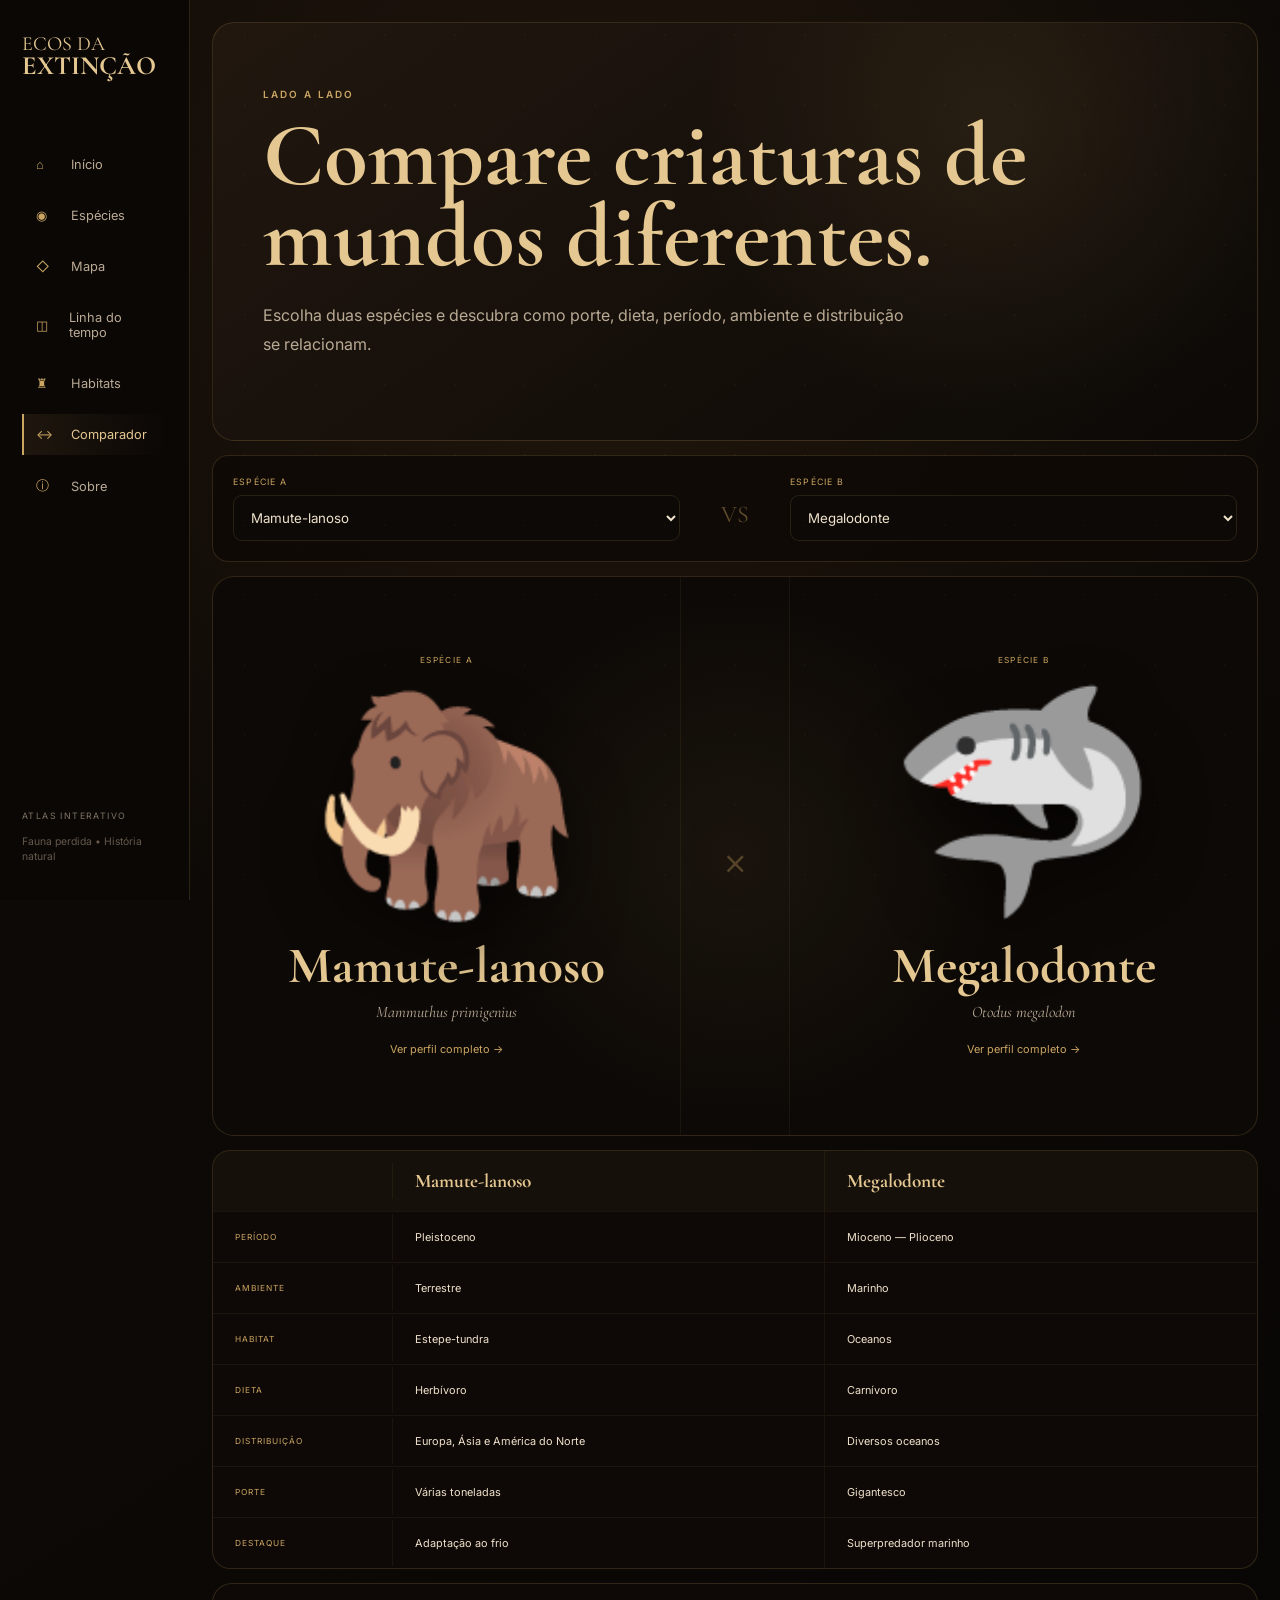
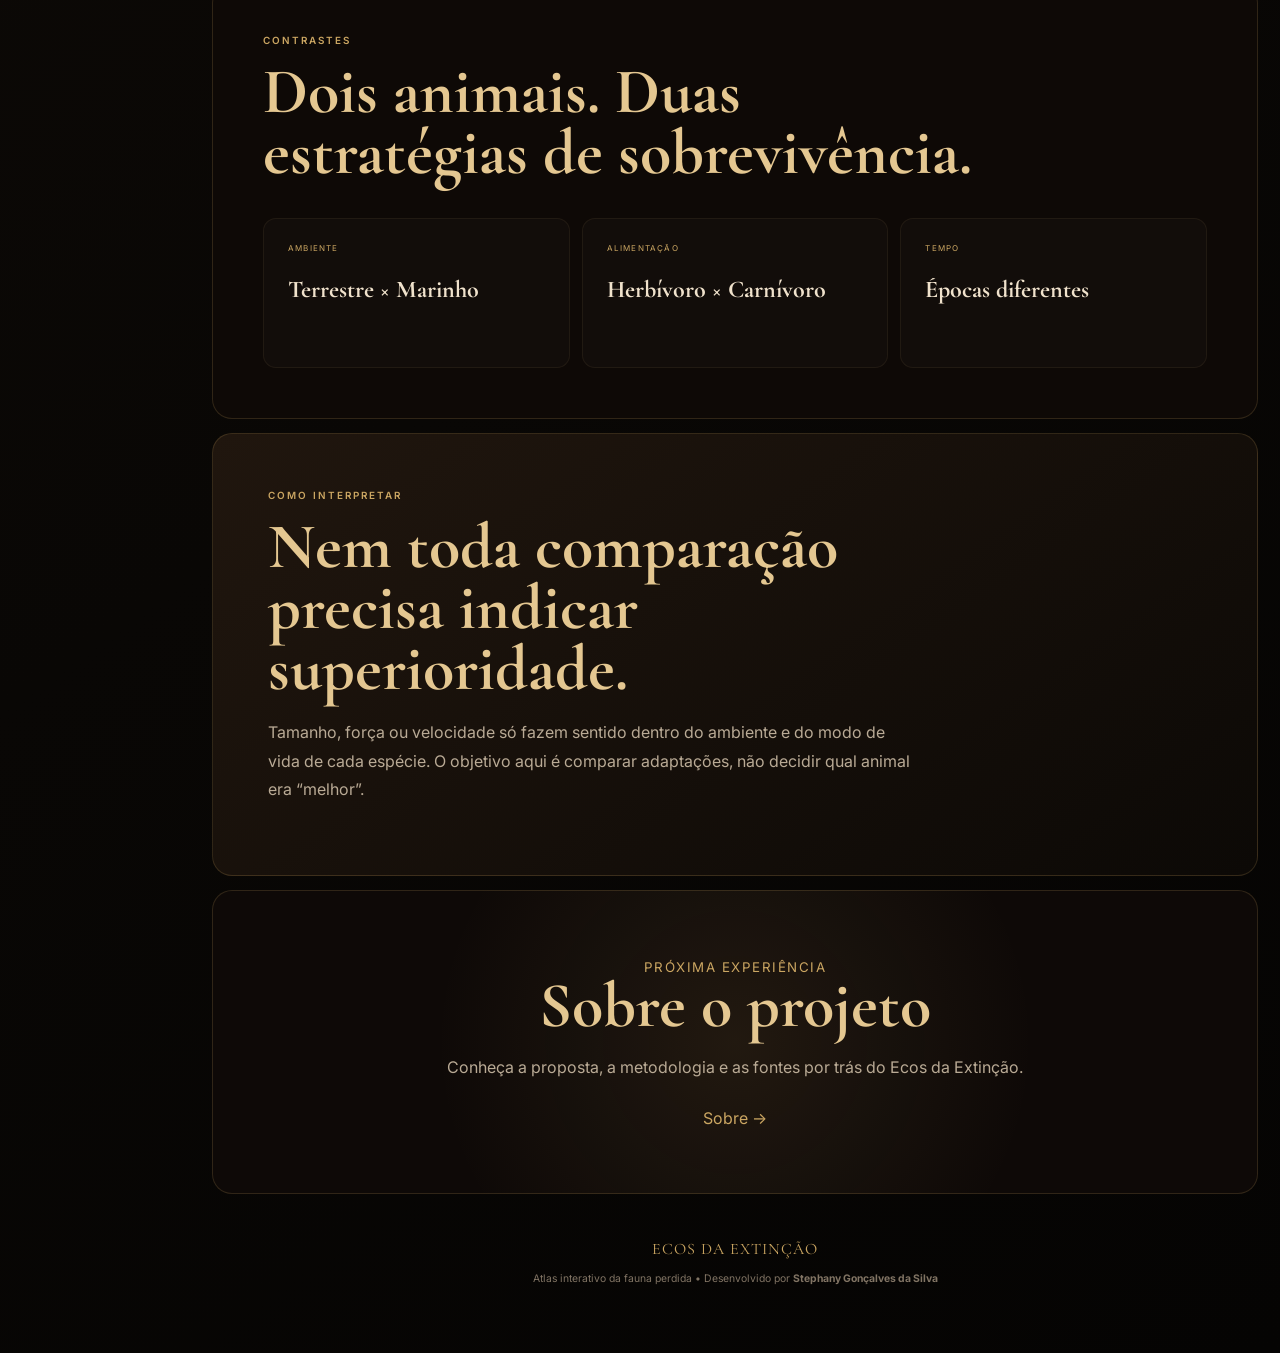
==== commit 34525906: "Update comparador.html" ====
--- a/pages/comparador.html
+++ b/pages/comparador.html
@@ -73,10 +73,10 @@
                         Comparador
                     </a>
 
-                    <a href="#">
-                        <span>ⓘ</span>
-                        Sobre
-                    </a>
+                    <a href="sobre.html">
+    <span>ⓘ</span>
+    Sobre
+</a>
 
                 </nav>
 
--- a/css/style.css
+++ b/css/style.css
@@ -6249,3 +6249,1136 @@
     }
 
 }
+/* =========================================
+   SPECIES COMPARATOR
+========================================= */
+
+.compare-hero {
+    padding: 65px 50px;
+
+    margin-bottom: 14px;
+
+    border-radius: 22px;
+
+    background:
+        radial-gradient(
+            circle at 75% 25%,
+            rgba(203,166,98,.10),
+            transparent 35%
+        ),
+        linear-gradient(
+            145deg,
+            #21170f,
+            #0c0906
+        );
+
+    border:
+        1px solid
+        var(--border);
+}
+
+
+.compare-hero h1 {
+    max-width: 920px;
+
+    margin: 0;
+
+    font-family:
+        var(--title);
+
+    color:
+        var(--gold-light);
+
+    font-size:
+        clamp(3.2rem,7vw,6rem);
+
+    line-height: .9;
+}
+
+
+.compare-hero > p:last-child {
+    max-width: 650px;
+
+    margin-top: 24px;
+
+    color:
+        var(--muted);
+
+    line-height: 1.8;
+}
+
+
+/* CONTROLS */
+
+.compare-controls {
+    display: grid;
+
+    grid-template-columns:
+        1fr 80px 1fr;
+
+    gap: 15px;
+
+    align-items: end;
+
+    margin-bottom: 14px;
+
+    padding: 20px;
+
+    border-radius: 16px;
+
+    background:
+        rgba(15,10,7,.94);
+
+    border:
+        1px solid
+        var(--border);
+}
+
+
+.compare-select-group label {
+    display: block;
+
+    margin-bottom: 8px;
+
+    color:
+        var(--gold);
+
+    font-size: .55rem;
+
+    letter-spacing: 1.2px;
+}
+
+
+.compare-select-group select {
+    width: 100%;
+
+    padding: 13px;
+
+    border-radius: 9px;
+
+    border:
+        1px solid
+        rgba(203,166,98,.15);
+
+    outline: none;
+
+    background:
+        #0c0906;
+
+    color:
+        var(--bone);
+
+    font-family:
+        var(--body);
+}
+
+
+.compare-versus {
+    padding-bottom: 12px;
+
+    text-align: center;
+
+    color:
+        rgba(203,166,98,.42);
+
+    font-family:
+        var(--title);
+
+    font-size: 1.5rem;
+}
+
+
+/* STAGE */
+
+.compare-stage {
+    display: grid;
+
+    grid-template-columns:
+        1fr 110px 1fr;
+
+    align-items: stretch;
+
+    min-height: 560px;
+
+    margin-bottom: 14px;
+
+    overflow: hidden;
+
+    border-radius: 22px;
+
+    background:
+        radial-gradient(
+            circle at center,
+            rgba(203,166,98,.07),
+            transparent 45%
+        ),
+        #0d0906;
+
+    border:
+        1px solid
+        var(--border);
+}
+
+
+.compare-animal-card {
+    display: flex;
+
+    flex-direction: column;
+
+    align-items: center;
+
+    justify-content: center;
+
+    padding: 45px;
+
+    text-align: center;
+}
+
+
+.compare-label {
+    color:
+        var(--gold);
+
+    font-size: .52rem;
+
+    letter-spacing: 1.3px;
+}
+
+
+.compare-visual {
+    min-height: 250px;
+
+    display: flex;
+
+    align-items: center;
+
+    justify-content: center;
+
+    font-size:
+        clamp(8rem,17vw,14rem);
+
+    filter:
+        drop-shadow(
+            0 25px 30px
+            rgba(0,0,0,.55)
+        );
+}
+
+
+.compare-animal-card h2 {
+    margin:
+        5px 0;
+
+    font-family:
+        var(--title);
+
+    color:
+        var(--gold-light);
+
+    font-size:
+        clamp(2rem,4vw,3.5rem);
+}
+
+
+.compare-animal-card em {
+    color:
+        var(--muted);
+
+    font-family:
+        var(--title);
+}
+
+
+.compare-animal-card a {
+    margin-top: 20px;
+
+    color:
+        var(--gold);
+
+    font-size: .68rem;
+}
+
+
+.compare-center {
+    display: flex;
+
+    align-items: center;
+
+    justify-content: center;
+
+    border-left:
+        1px solid
+        rgba(203,166,98,.07);
+
+    border-right:
+        1px solid
+        rgba(203,166,98,.07);
+}
+
+
+.compare-center span {
+    font-family:
+        var(--title);
+
+    color:
+        rgba(203,166,98,.33);
+
+    font-size: 4rem;
+}
+
+
+/* DATA */
+
+.comparison-data {
+    margin-bottom: 14px;
+
+    overflow: hidden;
+
+    border-radius: 18px;
+
+    background:
+        rgba(15,10,7,.94);
+
+    border:
+        1px solid
+        var(--border);
+}
+
+
+.comparison-data-header,
+.comparison-data-row {
+    display: grid;
+
+    grid-template-columns:
+        180px 1fr 1fr;
+
+    align-items: center;
+}
+
+
+.comparison-data-header {
+    background:
+        rgba(203,166,98,.04);
+}
+
+
+.comparison-data-header > *,
+.comparison-data-row > * {
+    margin: 0;
+
+    padding: 18px 22px;
+
+    border-right:
+        1px solid
+        rgba(203,166,98,.07);
+}
+
+
+.comparison-data-header > *:last-child,
+.comparison-data-row > *:last-child {
+    border-right:
+        none;
+}
+
+
+.comparison-data-row {
+    border-top:
+        1px solid
+        rgba(203,166,98,.07);
+}
+
+
+.comparison-data-header strong {
+    color:
+        var(--gold-light);
+
+    font-family:
+        var(--title);
+
+    font-size: 1.2rem;
+}
+
+
+.comparison-data-row > span {
+    color:
+        var(--gold);
+
+    font-size: .52rem;
+
+    letter-spacing: 1px;
+}
+
+
+.comparison-data-row p {
+    color:
+        var(--bone);
+
+    font-size: .68rem;
+}
+
+
+/* SUMMARY */
+
+.compare-summary {
+    margin-bottom: 14px;
+
+    padding: 50px;
+
+    border-radius: 20px;
+
+    background:
+        rgba(15,10,7,.94);
+
+    border:
+        1px solid
+        var(--border);
+}
+
+
+.compare-summary-grid {
+    display: grid;
+
+    grid-template-columns:
+        repeat(3,1fr);
+
+    gap: 12px;
+
+    margin-top: 30px;
+}
+
+
+.compare-summary-grid article {
+    min-height: 150px;
+
+    padding: 24px;
+
+    border-radius: 13px;
+
+    background:
+        rgba(255,255,255,.018);
+
+    border:
+        1px solid
+        rgba(203,166,98,.08);
+}
+
+
+.compare-summary-grid small {
+    display: block;
+
+    margin-bottom: 22px;
+
+    color:
+        var(--gold);
+
+    font-size: .5rem;
+
+    letter-spacing: 1.2px;
+}
+
+
+.compare-summary-grid strong {
+    color:
+        var(--bone);
+
+    font-family:
+        var(--title);
+
+    font-size: 1.5rem;
+}
+
+
+/* NOTE */
+
+.compare-note {
+    margin-bottom: 14px;
+
+    padding: 55px;
+
+    border-radius: 20px;
+
+    background:
+        linear-gradient(
+            145deg,
+            #20160e,
+            #0c0906
+        );
+
+    border:
+        1px solid
+        var(--border);
+}
+
+
+.compare-note h2 {
+    max-width: 700px;
+
+    margin: 0 0 18px;
+
+    font-family:
+        var(--title);
+
+    color:
+        var(--gold-light);
+
+    font-size:
+        clamp(2.6rem,5vw,4.5rem);
+
+    line-height: .95;
+}
+
+
+.compare-note > p:last-child {
+    max-width: 650px;
+
+    color:
+        var(--muted);
+
+    line-height: 1.8;
+}
+
+
+/* RESPONSIVE */
+
+@media (max-width: 850px) {
+
+    .compare-stage {
+        grid-template-columns:
+            1fr;
+    }
+
+
+    .compare-center {
+        min-height: 80px;
+
+        border:
+            none;
+
+        border-top:
+            1px solid
+            rgba(203,166,98,.07);
+
+        border-bottom:
+            1px solid
+            rgba(203,166,98,.07);
+    }
+
+
+    .comparison-data-header,
+    .comparison-data-row {
+        grid-template-columns:
+            130px 1fr 1fr;
+    }
+
+
+    .compare-summary-grid {
+        grid-template-columns:
+            1fr;
+    }
+
+}
+
+
+@media (max-width: 600px) {
+
+    .compare-hero,
+    .compare-summary,
+    .compare-note {
+        padding:
+            35px 25px;
+    }
+
+
+    .compare-controls {
+        grid-template-columns:
+            1fr;
+    }
+
+
+    .compare-versus {
+        padding:
+            5px;
+    }
+
+
+    .comparison-data {
+        overflow-x:
+            auto;
+    }
+
+
+    .comparison-data-header,
+    .comparison-data-row {
+        min-width:
+            650px;
+    }
+
+
+    .compare-visual {
+        font-size:
+            8rem;
+    }
+
+}
+/* =========================================
+   ABOUT
+========================================= */
+
+.about-hero {
+    padding: 70px 50px;
+    margin-bottom: 14px;
+
+    border-radius: 22px;
+
+    background:
+        radial-gradient(
+            circle at 75% 25%,
+            rgba(203,166,98,.10),
+            transparent 35%
+        ),
+        linear-gradient(
+            145deg,
+            #21170f,
+            #0c0906
+        );
+
+    border:
+        1px solid
+        var(--border);
+}
+
+
+.about-hero h1 {
+    max-width: 950px;
+
+    margin: 0;
+
+    font-family:
+        var(--title);
+
+    color:
+        var(--gold-light);
+
+    font-size:
+        clamp(3.3rem, 7vw, 6.4rem);
+
+    line-height: .9;
+}
+
+
+.about-hero > p:last-child {
+    max-width: 700px;
+
+    margin-top: 25px;
+
+    color:
+        var(--muted);
+
+    line-height: 1.8;
+}
+
+
+/* INTRO */
+
+.about-intro {
+    display: grid;
+
+    grid-template-columns:
+        160px 1fr;
+
+    gap: 35px;
+
+    margin-bottom: 14px;
+
+    padding: 55px;
+
+    border-radius: 20px;
+
+    background:
+        rgba(15,10,7,.94);
+
+    border:
+        1px solid
+        var(--border);
+}
+
+
+.about-intro-number {
+    font-family:
+        var(--title);
+
+    color:
+        rgba(203,166,98,.25);
+
+    font-size: 6rem;
+}
+
+
+.about-intro h2,
+.about-species-section h2,
+.about-tech h2,
+.about-future h2,
+.about-author h2,
+.about-ending h2 {
+    margin: 0 0 20px;
+
+    font-family:
+        var(--title);
+
+    color:
+        var(--gold-light);
+
+    font-size:
+        clamp(2.6rem,5vw,4.7rem);
+
+    line-height: .95;
+}
+
+
+.about-intro p:not(.eyebrow),
+.about-species-section p,
+.about-author p,
+.about-ending p {
+    max-width: 720px;
+
+    color:
+        var(--muted);
+
+    line-height: 1.8;
+}
+
+
+/* GENERAL */
+
+.about-section,
+.about-tech,
+.about-future,
+.about-author,
+.about-ending,
+.about-species-section {
+    margin-bottom: 14px;
+
+    padding: 55px;
+
+    border-radius: 20px;
+
+    background:
+        rgba(15,10,7,.94);
+
+    border:
+        1px solid
+        var(--border);
+}
+
+
+/* PILLARS */
+
+.about-pillars {
+    display: grid;
+
+    grid-template-columns:
+        repeat(3,1fr);
+
+    gap: 12px;
+
+    margin-top: 35px;
+}
+
+
+.about-pillars article,
+.method-grid article,
+.future-grid article {
+    padding: 24px;
+
+    border-radius: 14px;
+
+    background:
+        rgba(255,255,255,.018);
+
+    border:
+        1px solid
+        rgba(203,166,98,.08);
+}
+
+
+.about-pillars span,
+.future-grid span {
+    display: block;
+
+    margin-bottom: 25px;
+
+    color:
+        rgba(203,166,98,.32);
+
+    font-family:
+        var(--title);
+
+    font-size: 2.3rem;
+}
+
+
+.about-pillars h3,
+.method-grid h3 {
+    margin: 0 0 10px;
+
+    color:
+        var(--bone);
+
+    font-family:
+        var(--title);
+
+    font-size: 1.5rem;
+}
+
+
+.about-pillars p,
+.method-grid p,
+.future-grid p {
+    color:
+        var(--muted);
+
+    line-height: 1.7;
+}
+
+
+/* SPECIES */
+
+.about-species-section {
+    display: grid;
+
+    grid-template-columns:
+        .8fr 1.2fr;
+
+    gap: 50px;
+
+    align-items: center;
+}
+
+
+.about-species-list {
+    border-top:
+        1px solid
+        rgba(203,166,98,.10);
+}
+
+
+.about-species-list div {
+    display: grid;
+
+    grid-template-columns:
+        50px 1fr;
+
+    padding: 16px 0;
+
+    border-bottom:
+        1px solid
+        rgba(203,166,98,.08);
+}
+
+
+.about-species-list span {
+    color:
+        rgba(203,166,98,.35);
+
+    font-family:
+        var(--title);
+}
+
+
+.about-species-list strong {
+    color:
+        var(--bone);
+
+    font-family:
+        var(--title);
+
+    font-size: 1.25rem;
+}
+
+
+/* METHOD */
+
+.method-grid {
+    display: grid;
+
+    grid-template-columns:
+        repeat(4,1fr);
+
+    gap: 12px;
+
+    margin-top: 35px;
+}
+
+
+.method-grid small {
+    display: block;
+
+    margin-bottom: 18px;
+
+    color:
+        var(--gold);
+
+    font-size: .55rem;
+
+    letter-spacing: 1px;
+}
+
+
+/* TECH */
+
+.about-tech {
+    display: grid;
+
+    grid-template-columns:
+        .7fr 1.3fr;
+
+    gap: 45px;
+
+    align-items: center;
+}
+
+
+.tech-grid {
+    display: grid;
+
+    grid-template-columns:
+        repeat(3,1fr);
+
+    gap: 10px;
+}
+
+
+.tech-grid article {
+    padding: 22px;
+
+    border-radius: 12px;
+
+    background:
+        rgba(255,255,255,.018);
+
+    border:
+        1px solid
+        rgba(203,166,98,.08);
+}
+
+
+.tech-grid strong {
+    display: block;
+
+    margin-bottom: 7px;
+
+    color:
+        var(--gold-light);
+
+    font-family:
+        var(--title);
+
+    font-size: 1.2rem;
+}
+
+
+.tech-grid small {
+    color:
+        var(--muted);
+}
+
+
+/* FUTURE */
+
+.about-future {
+    background:
+        radial-gradient(
+            circle at 75% 25%,
+            rgba(203,166,98,.07),
+            transparent 40%
+        ),
+        #0d0906;
+}
+
+
+.future-grid {
+    display: grid;
+
+    grid-template-columns:
+        repeat(4,1fr);
+
+    gap: 12px;
+
+    margin-top: 35px;
+}
+
+
+.future-grid strong {
+    color:
+        var(--bone);
+
+    font-family:
+        var(--title);
+
+    font-size: 1.3rem;
+}
+
+
+/* AUTHOR */
+
+.about-author {
+    display: grid;
+
+    grid-template-columns:
+        1.2fr .8fr;
+
+    gap: 45px;
+
+    align-items: center;
+}
+
+
+.author-signature {
+    display: flex;
+
+    min-height: 280px;
+
+    flex-direction: column;
+
+    align-items: center;
+
+    justify-content: center;
+
+    text-align: center;
+
+    border-radius: 16px;
+
+    background:
+        rgba(203,166,98,.03);
+
+    border:
+        1px solid
+        rgba(203,166,98,.10);
+}
+
+
+.author-signature small {
+    color:
+        var(--gold);
+
+    letter-spacing: 1.5px;
+}
+
+
+.author-signature strong {
+    margin: 8px 0;
+
+    color:
+        var(--gold-light);
+
+    font-family:
+        var(--title);
+
+    font-size: 5rem;
+}
+
+
+.author-signature span {
+    color:
+        var(--muted);
+}
+
+
+/* ENDING */
+
+.about-ending {
+    padding-top: 85px;
+    padding-bottom: 85px;
+
+    text-align: center;
+
+    background:
+        radial-gradient(
+            circle at center,
+            rgba(203,166,98,.09),
+            transparent 40%
+        ),
+        #0d0906;
+}
+
+
+.about-ending h2,
+.about-ending p {
+    margin-left: auto;
+    margin-right: auto;
+}
+
+
+.about-ending a {
+    display: inline-block;
+
+    margin-top: 20px;
+
+    color:
+        var(--gold);
+}
+
+
+/* RESPONSIVE */
+
+@media (max-width: 950px) {
+
+    .about-pillars {
+        grid-template-columns:
+            repeat(2,1fr);
+    }
+
+
+    .method-grid,
+    .future-grid {
+        grid-template-columns:
+            repeat(2,1fr);
+    }
+
+
+    .about-species-section,
+    .about-tech,
+    .about-author {
+        grid-template-columns:
+            1fr;
+    }
+
+}
+
+
+@media (max-width: 600px) {
+
+    .about-hero,
+    .about-intro,
+    .about-section,
+    .about-tech,
+    .about-future,
+    .about-author,
+    .about-ending,
+    .about-species-section {
+        padding:
+            35px 25px;
+    }
+
+
+    .about-intro {
+        grid-template-columns:
+            1fr;
+    }
+
+
+    .about-intro-number {
+        font-size:
+            3rem;
+    }
+
+
+    .about-pillars,
+    .method-grid,
+    .future-grid,
+    .tech-grid {
+        grid-template-columns:
+            1fr;
+    }
+
+}
